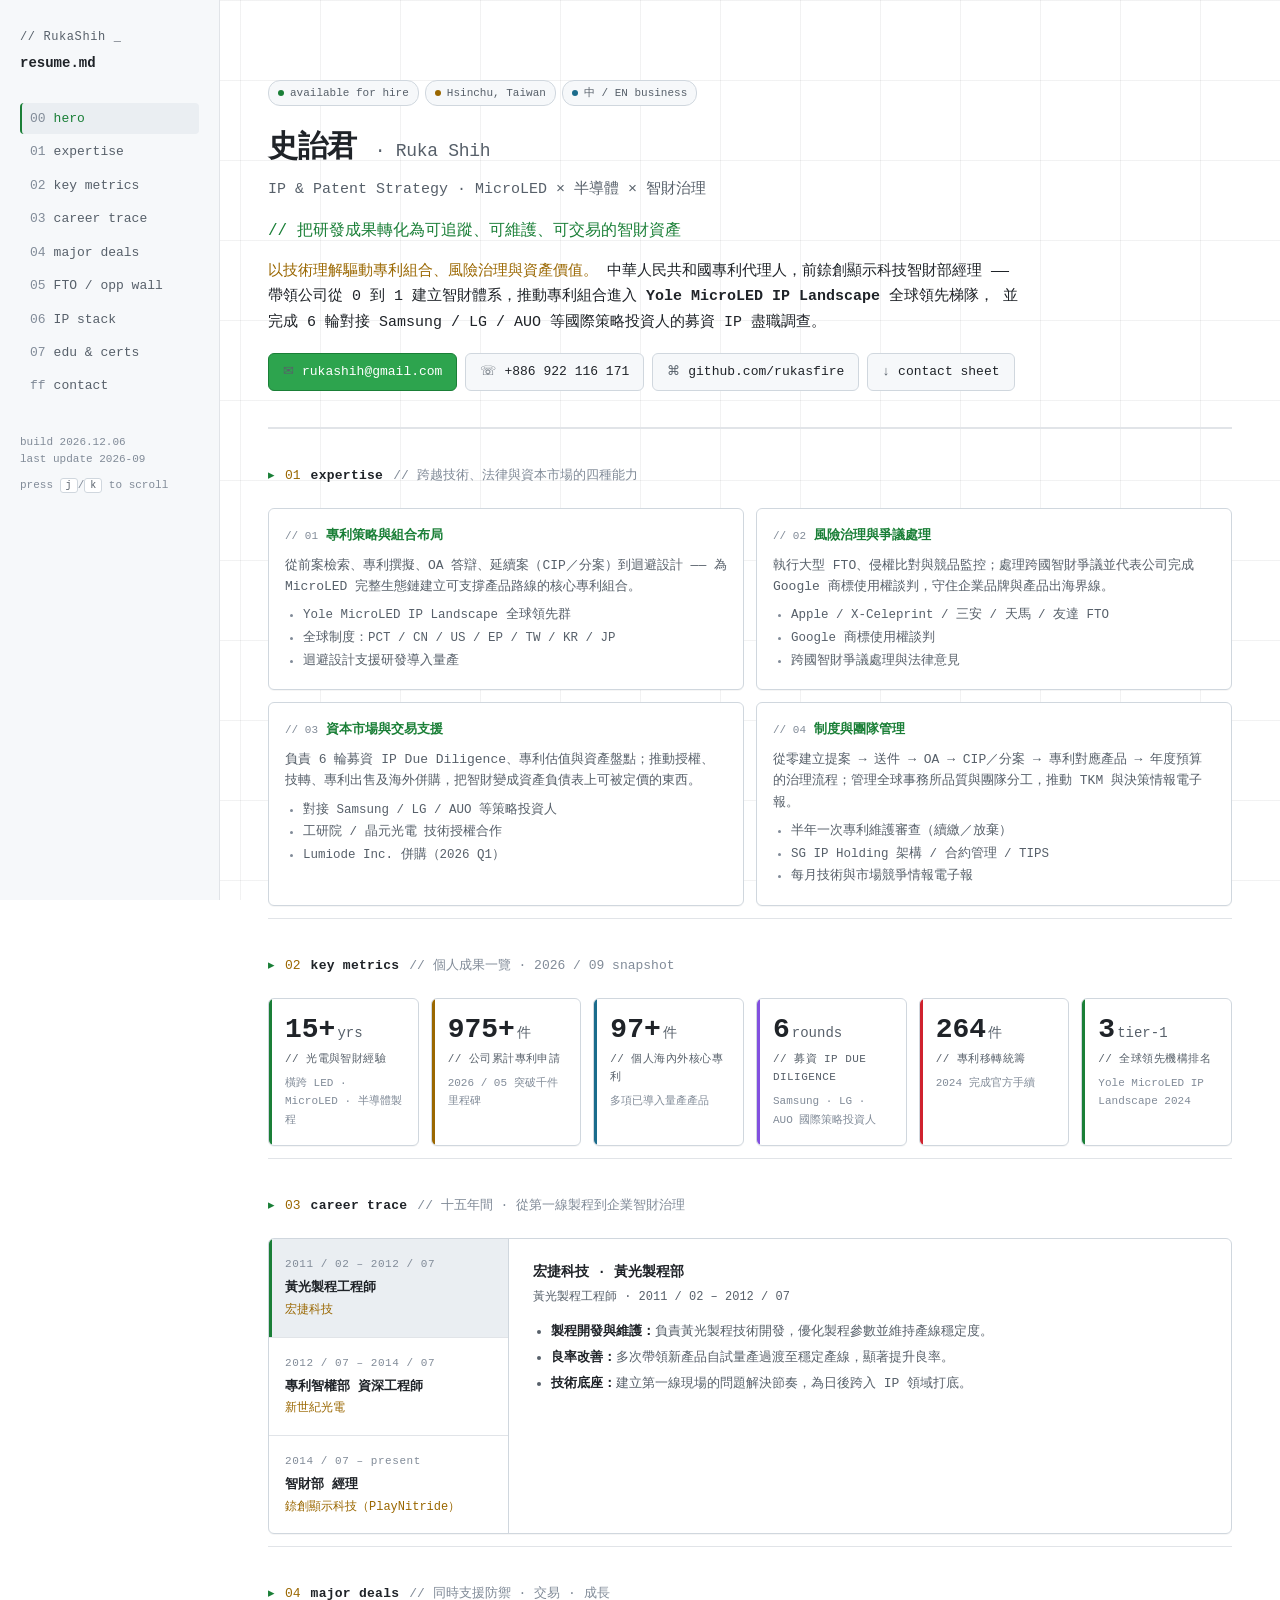
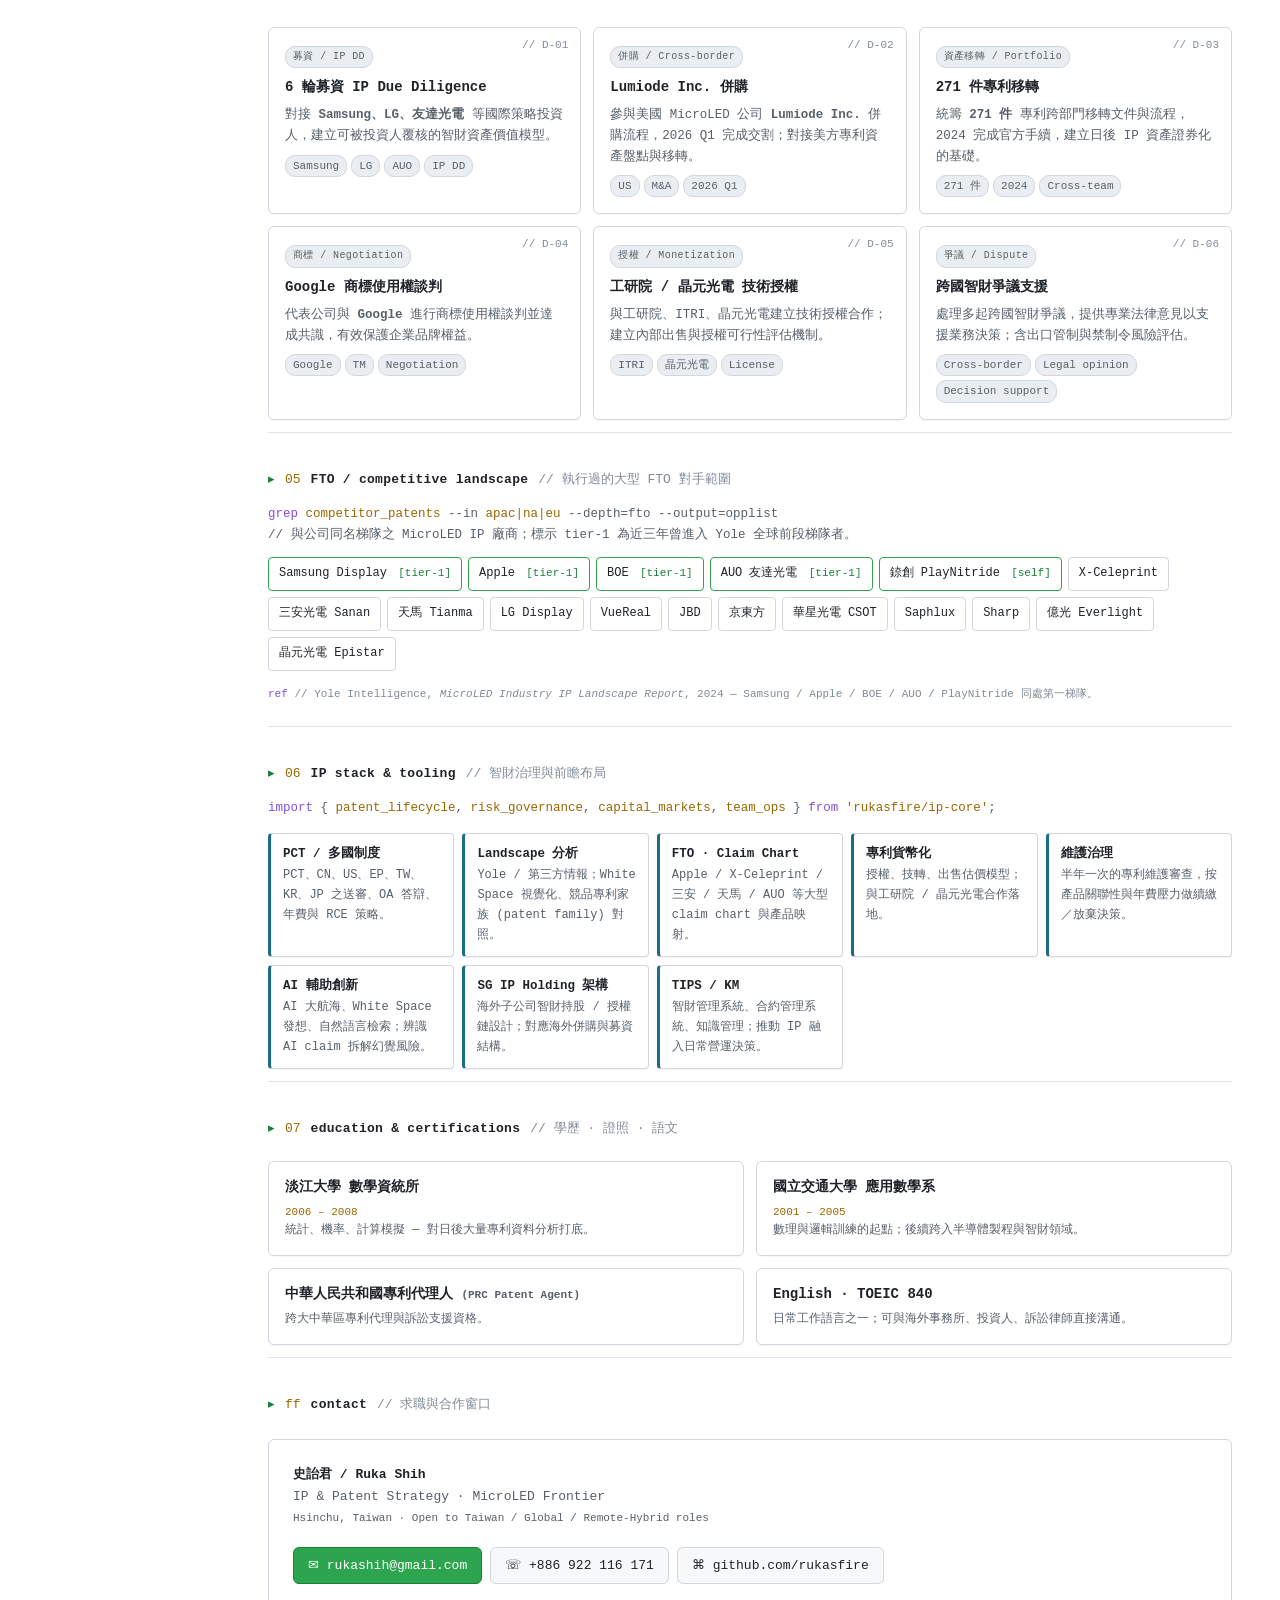
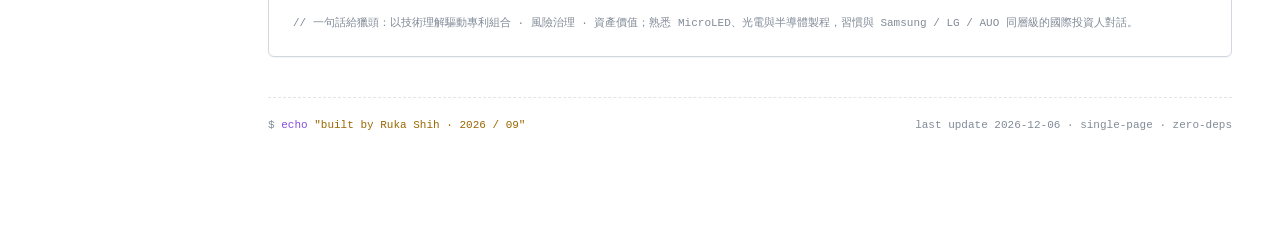
==== index.html @ f9e3da2f "feat: add index.html" ====
<!doctype html>
<html lang="zh-Hant">
<head>
<meta charset="utf-8" />
<meta name="viewport" content="width=device-width, initial-scale=1" />
<title>Ruka Shih — IP & Patent Strategy @ MicroLED Frontier</title>
<meta name="description" content="史詒君 Ruka Shih — 中華人民共和國專利代理人 · 錼創顯示科技智財部經理 · MicroLED × 半導體 × 智財治理。以技術理解驅動專利組合、風險治理與資產價值。" />
<meta name="theme-color" content="#ffffff" />
<style>
  /* ============================================================
     Ruka Shih — Personal Resume / Portfolio
     Theme: light (GitHub dimmed palette), mono-first, code-comment inspired
     ============================================================ */

  :root {
    /* GitHub light / dimmed 配色 — 保持等寬字與終端機質感 */
    --bg-0:        #f6f8fa;
    --bg-1:        #ffffff;
    --bg-2:        #f6f8fa;
    --bg-3:        #eaeef2;
    --bg-4:        #d8dee4;
    --border:      #d0d7de;
    --border-soft: #e1e4e8;
    --text:        #1f2328;
    --text-dim:    #57606a;
    --text-faint:  #818b98;
    --accent:      #1a7f37;   /* gh green */
    --accent-dim:  #2da44e;
    --amber:       #9a6700;
    --cyan:        #1b6c8c;
    --pink:        #cf222e;
    --violet:      #8250df;
    --grid:        rgba(27,31,36,0.06);
    --shadow:      0 1px 0 rgba(27,31,36,0.04);
  }

  *, *::before, *::after { box-sizing: border-box; }

  html, body {
    margin: 0;
    padding: 0;
    background: var(--bg-1);
    color: var(--text);
    font-family: "JetBrains Mono", "SF Mono", ui-monospace, Menlo, Consolas, monospace;
    font-size: 14px;
    line-height: 1.65;
    -webkit-font-smoothing: antialiased;
    text-rendering: optimizeLegibility;
  }

  /* scrollbar in dark theme */
  ::selection { background: rgba(26,127,55,0.18); color: var(--text); }
  ::-webkit-scrollbar { width: 10px; height: 10px; }
  ::-webkit-scrollbar-track { background: var(--bg-2); }
  ::-webkit-scrollbar-thumb { background: #c8cdd3; border-radius: 4px; }
  ::-webkit-scrollbar-thumb:hover { background: #aab1b8; }

  a { color: var(--accent); text-decoration: none; border-bottom: 1px dashed transparent; }
  a:hover { color: #116329; border-bottom-color: #116329; }

  /* page grid */
  .page {
    display: grid;
    grid-template-columns: 220px 1fr;
    min-height: 100vh;
    max-width: 1280px;
    margin: 0 auto;
  }
  @media (max-width: 860px) {
    .page { grid-template-columns: 1fr; }
  }

  /* ---------- sidebar nav ---------- */
  nav.sidebar {
    position: sticky;
    top: 0;
    height: 100vh;
    padding: 28px 20px;
    border-right: 1px solid var(--border-soft);
    background: var(--bg-0);
    overflow-y: auto;
  }
  @media (max-width: 860px) {
    nav.sidebar { position: static; height: auto; border-right: none; border-bottom: 1px solid var(--border-soft); }
  }
  .nav-brand {
    font-size: 12px;
    color: var(--text-dim);
    letter-spacing: 0.05em;
    margin-bottom: 4px;
  }
  .nav-title {
    font-size: 14px;
    color: var(--text);
    font-weight: 600;
    margin-bottom: 28px;
  }
  .nav-title .blink { color: var(--accent); animation: blink 1.1s steps(2) infinite; }
  @keyframes blink { 50% { opacity: 0; } }

  .nav-list { list-style: none; padding: 0; margin: 0; }
  .nav-list li { margin: 2px 0; }
  .nav-list a {
    display: block;
    padding: 5px 10px;
    color: var(--text-dim);
    font-size: 13px;
    border-radius: 4px;
    border: none;
  }
  .nav-list a:hover { background: var(--bg-2); color: var(--text); }
  .nav-list a.active { background: var(--bg-3); color: var(--accent); border-left: 2px solid var(--accent); padding-left: 8px; }
  .nav-list .idx { color: var(--text-faint); margin-right: 8px; }

  .nav-foot {
    margin-top: 32px;
    font-size: 11px;
    color: var(--text-faint);
    line-height: 1.6;
  }
  .nav-foot kbd {
    background: #ffffff;
    padding: 1px 5px;
    border-radius: 3px;
    border: 1px solid var(--border);
    color: var(--text-dim);
    font-size: 10px;
  }

  /* ---------- main ---------- */
  main {
    padding: 40px 48px 80px;
    max-width: 100%;
  }
  @media (max-width: 860px) { main { padding: 28px 18px 60px; } }

  section.block { padding: 36px 0 12px; border-top: 1px solid var(--border-soft); }
  section.block:first-of-type { border-top: none; padding-top: 0; }

  /* code-comment section header */
  .sec-head {
    display: flex;
    align-items: baseline;
    gap: 10px;
    margin-bottom: 22px;
    font-size: 13px;
    color: var(--text-faint);
  }
  .sec-head .arrow { color: var(--accent); }
  .sec-head .num   { color: var(--amber); }
  .sec-head .name  { color: var(--text); font-weight: 600; letter-spacing: 0.02em; }
  .sec-head .sub   { color: var(--text-faint); }

  /* ---------- HERO ---------- */
  .hero {
    padding: 40px 0 36px;
    border-bottom: 1px solid var(--border-soft);
  }
  .hero .badge-row {
    display: flex; flex-wrap: wrap; gap: 6px;
    margin-bottom: 18px;
  }
  .badge {
    display: inline-flex; align-items: center; gap: 6px;
    padding: 3px 9px;
    background: var(--bg-2);
    border: 1px solid var(--border);
    border-radius: 12px;
    font-size: 11px;
    color: var(--text-dim);
  }
  .badge .dot { width: 6px; height: 6px; border-radius: 50%; background: var(--accent); }
  .badge.amber .dot { background: var(--amber); }
  .badge.cyan  .dot { background: var(--cyan); }
  .badge.pink  .dot { background: var(--pink); }

  .hero h1 {
    font-size: 30px;
    font-weight: 700;
    margin: 0 0 4px;
    letter-spacing: -0.01em;
  }
  .hero .romaji { color: var(--text-dim); font-size: 15px; margin-bottom: 16px; }
  .hero h2 {
    color: var(--accent);
    font-size: 16px;
    font-weight: 500;
    margin: 0 0 14px;
  }
  .hero .hook {
    color: var(--text);
    font-size: 15px;
    line-height: 1.7;
    max-width: 760px;
    margin: 0 0 18px;
  }
  .hero .hook .hl { color: var(--amber); }
  .hero .cta-row { display: flex; flex-wrap: wrap; gap: 8px; margin-top: 8px; }
  .cta {
    display: inline-flex; align-items: center; gap: 8px;
    padding: 7px 14px;
    border-radius: 6px;
    background: var(--bg-2);
    border: 1px solid var(--border);
    color: var(--text);
    font-size: 13px;
    transition: all .15s ease;
  }
  .cta:hover { background: var(--bg-3); border-color: var(--accent-dim); color: var(--accent); }
  .cta.primary { background: var(--accent-dim); border-color: var(--accent); color: #fff; }
  .cta.primary:hover { background: var(--accent); color: #fff; }
  .cta .ic { color: var(--text-dim); }
  .cta:hover .ic { color: var(--accent); }

  /* ---------- METRICS ---------- */
  .metrics {
    display: grid;
    grid-template-columns: repeat(auto-fit, minmax(150px, 1fr));
    gap: 12px;
  }
  .metric {
    padding: 16px;
    background: #ffffff;
    border: 1px solid var(--border);
    border-radius: 6px;
    position: relative;
    overflow: hidden;
    box-shadow: var(--shadow);
  }
  .metric::before {
    content: "";
    position: absolute; left: 0; top: 0; bottom: 0;
    width: 3px;
    background: var(--accent);
  }
  .metric.amber::before { background: var(--amber); }
  .metric.cyan::before  { background: var(--cyan); }
  .metric.pink::before  { background: var(--pink); }
  .metric.violet::before{ background: var(--violet); }
  .metric .v {
    font-size: 28px;
    font-weight: 700;
    color: var(--text);
    line-height: 1.1;
  }
  .metric .v .unit { font-size: 14px; color: var(--text-dim); margin-left: 2px; font-weight: 500; }
  .metric .k {
    font-size: 11px;
    color: var(--text-dim);
    margin-top: 4px;
    letter-spacing: 0.04em;
    text-transform: uppercase;
  }
  .metric .note { font-size: 11px; color: var(--text-faint); margin-top: 6px; }

  /* ---------- SKILLS GRID ---------- */
  .skills-grid {
    display: grid;
    grid-template-columns: repeat(2, 1fr);
    gap: 12px;
  }
  @media (max-width: 720px) { .skills-grid { grid-template-columns: 1fr; } }
  .skill {
    padding: 16px;
    background: #ffffff;
    border: 1px solid var(--border);
    border-radius: 6px;
    box-shadow: var(--shadow);
  }
  .skill .label {
    display: flex; align-items: center; gap: 8px;
    color: var(--accent);
    font-size: 13px;
    font-weight: 600;
    margin-bottom: 8px;
  }
  .skill .label .id { color: var(--text-faint); font-weight: 400; font-size: 11px; }
  .skill p { margin: 0; color: var(--text-dim); font-size: 13px; line-height: 1.65; }
  .skill ul { margin: 8px 0 0; padding-left: 18px; color: var(--text-dim); font-size: 12.5px; }
  .skill ul li { margin: 2px 0; }
  .skill ul li::marker { color: var(--text-faint); }

  /* ---------- TIMELINE ---------- */
  .timeline-shell {
    display: grid;
    grid-template-columns: 240px 1fr;
    gap: 0;
    background: #ffffff;
    border: 1px solid var(--border);
    border-radius: 6px;
    overflow: hidden;
    box-shadow: var(--shadow);
  }
  @media (max-width: 720px) { .timeline-shell { grid-template-columns: 1fr; } }

  .timeline-tabs { border-right: 1px solid var(--border); }
  @media (max-width: 720px) { .timeline-tabs { border-right: none; border-bottom: 1px solid var(--border); } }
  .tl-tab {
    padding: 16px 16px;
    border-bottom: 1px solid var(--border-soft);
    cursor: pointer;
    color: var(--text-dim);
    transition: background .12s;
  }
  .tl-tab:last-child { border-bottom: none; }
  .tl-tab:hover { background: var(--bg-3); color: var(--text); }
  .tl-tab.active { background: var(--bg-3); color: var(--text); box-shadow: inset 3px 0 0 var(--accent); }
  .tl-tab .years { color: var(--text-faint); font-size: 11px; letter-spacing: 0.05em; }
  .tl-tab .role { color: var(--text); font-size: 13px; font-weight: 600; margin: 4px 0 2px; }
  .tl-tab .company { color: var(--amber); font-size: 12px; }

  .timeline-detail {
    padding: 22px 24px;
    font-size: 13px;
  }
  .timeline-detail h4 { margin: 0 0 4px; color: var(--text); font-size: 14px; }
  .timeline-detail .sub-meta { color: var(--text-dim); font-size: 12px; margin-bottom: 14px; }
  .timeline-detail ul { padding-left: 18px; color: var(--text-dim); margin: 8px 0; }
  .timeline-detail ul li { margin: 5px 0; line-height: 1.6; }
  .timeline-detail ul li strong { color: var(--text); font-weight: 600; }

  /* ---------- DEAL CARDS ---------- */
  .deals {
    display: grid;
    grid-template-columns: repeat(auto-fit, minmax(280px, 1fr));
    gap: 12px;
  }
  .deal {
    padding: 16px;
    background: #ffffff;
    border: 1px solid var(--border);
    border-radius: 6px;
    position: relative;
    box-shadow: var(--shadow);
  }
  .deal .id {
    position: absolute; top: 8px; right: 12px;
    color: var(--text-faint);
    font-size: 11px;
  }
  .deal .tag {
    display: inline-block; padding: 2px 7px;
    font-size: 10px;
    background: var(--bg-3);
    border: 1px solid var(--border);
    border-radius: 10px;
    color: var(--text-dim);
    letter-spacing: 0.04em;
    margin-bottom: 8px;
  }
  .deal h5 { margin: 0 0 6px; font-size: 14px; color: var(--text); }
  .deal p  { margin: 4px 0; color: var(--text-dim); font-size: 12.5px; }
  .deal .stack { display: flex; flex-wrap: wrap; gap: 4px; margin-top: 8px; }
  .deal .stack span {
    padding: 1px 7px; font-size: 11px;
    background: var(--bg-3); border-radius: 10px; color: var(--text-dim);
    border: 1px solid var(--border);
  }

  /* ---------- TOOLS / FTO OPP WALL ---------- */
  .opp-wall {
    display: flex; flex-wrap: wrap; gap: 6px;
  }
  .opp {
    padding: 6px 10px;
    background: #ffffff;
    border: 1px solid var(--border);
    border-radius: 4px;
    font-size: 12px;
    color: var(--text);
  }
  .opp .lvl { color: var(--text-faint); font-size: 11px; margin-left: 4px; }
  .opp.tier1 .lvl { color: var(--accent); }
  .opp.tier1 { border-color: var(--accent-dim); }

  .tools-list {
    display: grid; grid-template-columns: repeat(auto-fit, minmax(180px, 1fr));
    gap: 8px;
  }
  .tool {
    padding: 10px 12px;
    background: #ffffff;
    border: 1px solid var(--border);
    border-left: 3px solid var(--cyan);
    border-radius: 4px;
    font-size: 12.5px;
    box-shadow: var(--shadow);
  }
  .tool .name { color: var(--text); font-weight: 600; }
  .tool .desc { color: var(--text-dim); font-size: 12px; margin-top: 2px; }

  /* ---------- EDU / CERTS ---------- */
  .edu-grid {
    display: grid; grid-template-columns: 1fr 1fr; gap: 12px;
  }
  @media (max-width: 720px) { .edu-grid { grid-template-columns: 1fr; } }
  .edu {
    padding: 14px 16px;
    background: #ffffff;
    border: 1px solid var(--border);
    border-radius: 6px;
    box-shadow: var(--shadow);
  }
  .edu h6 { margin: 0 0 4px; color: var(--text); font-size: 14px; }
  .edu .meta { color: var(--text-dim); font-size: 12px; }
  .edu .years { color: var(--amber); font-size: 11px; }

  /* ---------- CONTACT footer ---------- */
  .contact {
    margin-top: 24px;
    padding: 24px;
    background: #ffffff;
    border: 1px solid var(--border);
    border-radius: 6px;
    display: flex; flex-wrap: wrap; gap: 18px;
    align-items: center; justify-content: space-between;
    box-shadow: var(--shadow);
  }
  .contact .who { font-size: 13px; color: var(--text-dim); }
  .contact .who strong { color: var(--text); }
  .contact .ctas { display: flex; flex-wrap: wrap; gap: 8px; }
  .contact .meta-line { color: var(--text-faint); font-size: 11px; margin-top: 12px; }

  /* ---------- signature footer ---------- */
  footer.signoff {
    margin-top: 28px;
    padding: 18px 0;
    border-top: 1px dashed var(--border-soft);
    color: var(--text-faint);
    font-size: 11px;
    display: flex; justify-content: space-between; flex-wrap: wrap; gap: 8px;
  }
  footer.signoff a { color: var(--text-dim); }

  /* tiny utility */
  .mono-comment { color: var(--text-faint); }
  .kw  { color: var(--violet); }
  .str { color: var(--amber); }
  .num { color: var(--cyan); }
  .acc { color: var(--accent); }
  .dim { color: var(--text-dim); }

  /* responsive grid lines */
  body::before {
    content: "";
    position: fixed; inset: 0;
    background-image:
      linear-gradient(var(--grid) 1px, transparent 1px),
      linear-gradient(90deg, var(--grid) 1px, transparent 1px);
    background-size: 80px 80px;
    pointer-events: none;
    z-index: 0;
  }
  .page, nav.sidebar, main { position: relative; z-index: 1; }
</style>
</head>
<body>
<div class="page">

  <!-- ===================== sidebar ===================== -->
  <nav class="sidebar">
    <div class="nav-brand">// RukaShih <span class="blink">_</span></div>
    <div class="nav-title">resume.md</div>
    <ul class="nav-list">
      <li><a href="#hero"        class="active"><span class="idx">00</span>hero</a></li>
      <li><a href="#core-skills"        ><span class="idx">01</span>expertise</a></li>
      <li><a href="#metrics"            ><span class="idx">02</span>key metrics</a></li>
      <li><a href="#career"             ><span class="idx">03</span>career trace</a></li>
      <li><a href="#deals"              ><span class="idx">04</span>major deals</a></li>
      <li><a href="#fto"                ><span class="idx">05</span>FTO / opp wall</a></li>
      <li><a href="#stack"              ><span class="idx">06</span>IP stack</a></li>
      <li><a href="#edu"                ><span class="idx">07</span>edu & certs</a></li>
      <li><a href="#contact"            ><span class="idx">ff</span>contact</a></li>
    </ul>
    <div class="nav-foot">
      <div>build <span id="build-ts">2026.09.06</span></div>
      <div>last update 2026-09</div>
      <div style="margin-top:8px;">press <kbd>j</kbd>/<kbd>k</kbd> to scroll</div>
    </div>
  </nav>

  <!-- ===================== main ===================== -->
  <main>

    <!-- =============== 00 HERO =============== -->
    <section class="hero" id="hero">
      <div class="badge-row">
        <span class="badge"><span class="dot"></span>available for hire</span>
        <span class="badge amber"><span class="dot"></span>Hsinchu, Taiwan</span>
        <span class="badge cyan"><span class="dot"></span>中 / EN business</span>
      </div>
      <h1>史詒君 <span style="color:var(--text-dim); font-weight:400; font-size:18px;">·  Ruka Shih</span></h1>
      <div class="romaji">IP &amp; Patent Strategy  ·  MicroLED × 半導體 × 智財治理</div>
      <h2>// 把研發成果轉化為可追蹤、可維護、可交易的智財資產</h2>
      <p class="hook">
        <span class="hl">以技術理解驅動專利組合、風險治理與資產價值。</span>
        中華人民共和國專利代理人，前錼創顯示科技智財部經理 ——
        帶領公司從 0 到 1 建立智財體系，推動專利組合進入 <strong>Yole MicroLED IP Landscape</strong> 全球領先梯隊，
        並完成 6 輪對接 Samsung / LG / AUO 等國際策略投資人的募資 IP 盡職調查。
      </p>
      <div class="cta-row">
        <a class="cta primary" href="mailto:rukashih@gmail.com"><span class="ic">✉</span>rukashih@gmail.com</a>
        <a class="cta" href="tel:+886922116171"><span class="ic">☏</span>+886 922 116 171</a>
        <a class="cta" href="https://github.com/rukasfire" target="_blank" rel="noopener"><span class="ic">⌘</span>github.com/rukasfire</a>
        <a class="cta" href="#contact"><span class="ic">↓</span>contact sheet</a>
      </div>
    </section>

    <!-- =============== 01 EXPERTISE =============== -->
    <section class="block" id="core-skills">
      <div class="sec-head">
        <span class="arrow">▸</span><span class="num">01</span>
        <span class="name">expertise</span>
        <span class="sub">// 跨越技術、法律與資本市場的四種能力</span>
      </div>
      <div class="skills-grid">

        <div class="skill">
          <div class="label"><span class="id">// 01</span>專利策略與組合布局</div>
          <p>從前案檢索、專利撰擬、OA 答辯、延續案（CIP／分案）到迴避設計 —— 為 MicroLED 完整生態鏈建立可支撐產品路線的核心專利組合。</p>
          <ul>
            <li>Yole MicroLED IP Landscape 全球領先群</li>
            <li>全球制度：PCT / CN / US / EP / TW / KR / JP</li>
            <li>迴避設計支援研發導入量產</li>
          </ul>
        </div>

        <div class="skill">
          <div class="label"><span class="id">// 02</span>風險治理與爭議處理</div>
          <p>執行大型 FTO、侵權比對與競品監控；處理跨國智財爭議並代表公司完成 Google 商標使用權談判，守住企業品牌與產品出海界線。</p>
          <ul>
            <li>Apple / X-Celeprint / 三安 / 天馬 / 友達 FTO</li>
            <li>Google 商標使用權談判</li>
            <li>跨國智財爭議處理與法律意見</li>
          </ul>
        </div>

        <div class="skill">
          <div class="label"><span class="id">// 03</span>資本市場與交易支援</div>
          <p>負責 6 輪募資 IP Due Diligence、專利估值與資產盤點；推動授權、技轉、專利出售及海外併購，把智財變成資產負債表上可被定價的東西。</p>
          <ul>
            <li>對接 Samsung / LG / AUO 等策略投資人</li>
            <li>工研院 / 晶元光電 技術授權合作</li>
            <li>Lumiode Inc. 併購（2026 Q1）</li>
          </ul>
        </div>

        <div class="skill">
          <div class="label"><span class="id">// 04</span>制度與團隊管理</div>
          <p>從零建立提案 → 送件 → OA → CIP／分案 → 專利對應產品 → 年度預算的治理流程；管理全球事務所品質與團隊分工，推動 TKM 與決策情報電子報。</p>
          <ul>
            <li>半年一次專利維護審查（續繳／放棄）</li>
            <li>SG IP Holding 架構 / 合約管理 / TIPS</li>
            <li>每月技術與市場競爭情報電子報</li>
          </ul>
        </div>

      </div>
    </section>

    <!-- =============== 02 METRICS =============== -->
    <section class="block" id="metrics">
      <div class="sec-head">
        <span class="arrow">▸</span><span class="num">02</span>
        <span class="name">key metrics</span>
        <span class="sub">// 個人成果一覽 · 2026 / 09 snapshot</span>
      </div>
      <div class="metrics">
        <div class="metric">
          <div class="v" data-count="15" data-suffix="+" data-decimals="0">0<span class="unit">yrs</span></div>
          <div class="k">// 光電與智財經驗</div>
          <div class="note">橫跨 LED · MicroLED · 半導體製程</div>
        </div>
        <div class="metric amber">
          <div class="v" data-count="1000" data-suffix="+" data-decimals="0" data-sep=",">0<span class="unit">件</span></div>
          <div class="k">// 公司累計專利申請</div>
          <div class="note">2026 / 05 突破千件里程碑</div>
        </div>
        <div class="metric cyan">
          <div class="v" data-count="100" data-suffix="+" data-decimals="0">0<span class="unit">件</span></div>
          <div class="k">// 個人海內外核心專利</div>
          <div class="note">多項已導入量產產品</div>
        </div>
        <div class="metric violet">
          <div class="v" data-count="6" data-suffix="" data-decimals="0">0<span class="unit">rounds</span></div>
          <div class="k">// 募資 IP Due Diligence</div>
          <div class="note">Samsung · LG · AUO 國際策略投資人</div>
        </div>
        <div class="metric pink">
          <div class="v" data-count="271" data-suffix="" data-decimals="0" data-sep=",">0<span class="unit">件</span></div>
          <div class="k">// 專利移轉統籌</div>
          <div class="note">2024 完成官方手續</div>
        </div>
        <div class="metric">
          <div class="v" data-count="3" data-suffix="" data-decimals="0">0<span class="unit">tier-1</span></div>
          <div class="k">// 全球領先機構排名</div>
          <div class="note">Yole MicroLED IP Landscape 2024</div>
        </div>
      </div>
    </section>

    <!-- =============== 03 CAREER TIMELINE =============== -->
    <section class="block" id="career">
      <div class="sec-head">
        <span class="arrow">▸</span><span class="num">03</span>
        <span class="name">career trace</span>
        <span class="sub">// 十五年間 · 從第一線製程到企業智財治理</span>
      </div>

      <div class="timeline-shell" id="timeline">
        <div class="timeline-tabs">
          <div class="tl-tab active" data-tab="0">
            <div class="years">2011 / 02 – 2012 / 07</div>
            <div class="role">黃光製程工程師</div>
            <div class="company">宏捷科技</div>
          </div>
          <div class="tl-tab" data-tab="1">
            <div class="years">2012 / 07 – 2014 / 07</div>
            <div class="role">專利智權部 資深工程師</div>
            <div class="company">新世紀光電</div>
          </div>
          <div class="tl-tab" data-tab="2">
            <div class="years">2014 / 07 – present</div>
            <div class="role">智財部 經理</div>
            <div class="company">錼創顯示科技（PlayNitride）</div>
          </div>
        </div>

        <div class="timeline-detail">
          <div class="tl-panel" data-panel="0">
            <h4>宏捷科技 · 黃光製程部</h4>
            <div class="sub-meta">黃光製程工程師  ·  2011 / 02 – 2012 / 07</div>
            <ul>
              <li><strong>製程開發與維護：</strong>負責黃光製程技術開發，優化製程參數並維持產線穩定度。</li>
              <li><strong>良率改善：</strong>多次帶領新產品自試量產過渡至穩定產線，顯著提升良率。</li>
              <li><strong>技術底座：</strong>建立第一線現場的問題解決節奏，為日後跨入 IP 領域打底。</li>
            </ul>
          </div>

          <div class="tl-panel" data-panel="1" hidden>
            <h4>新世紀光電 · 專利智權部</h4>
            <div class="sub-meta">資深工程師  ·  2012 / 07 – 2014 / 07</div>
            <ul>
              <li><strong>LED 專利全生命週期：</strong>前案檢索、國內外撰擬布局、OA 答辯、維護與年費管理。</li>
              <li><strong>競品監控：</strong>監控 Sharp、億光等國際客戶之專利動態，支援技術部門迴避設計。</li>
              <li><strong>跨部門溝通：</strong>協助對外釋疑，累積「把技術語言翻成權利語言」的能力。</li>
            </ul>
          </div>

          <div class="tl-panel" data-panel="2" hidden>
            <h4>錼創顯示科技（PlayNitride, 6854.TWO） · 智財部</h4>
            <div class="sub-meta">資深工程師 → 經理  ·  2014 / 07 – present</div>
            <ul>
              <li><strong>從 0 到 1 建立智財體系：</strong>提案 → 送件 → OA → CIP／分案 → 對應產品 → 年度預算；公司專利申請連續多年於 Yole《MicroLED Industry IP Landscape Report》位列全球廠商領先群。</li>
              <li><strong>核心專利組合：</strong>在職期間申請逾 100 件海內外核心專利，多項已導入量產；連續兩年獲評公司「優秀員工」。</li>
              <li><strong>資本市場支援：</strong>完成 6 輪募資 IP DD，對接 Samsung、LG、友達光電等國際策略投資人；統籌 271 件專利移轉（2024 完成）；參與 Lumiode Inc. 併購（2026 Q1）。</li>
              <li><strong>爭議處理：</strong>代表公司與 Google 進行商標使用權談判，達成共識；處理跨國智財爭議並提供法律意見。</li>
              <li><strong>貨幣化：</strong>與工研院、晶元光電推動技術授權與合作，建立出售與授權評估機制。</li>
              <li><strong>治理演化：</strong>2025+ 推進 SG IP Holding 架構、AI 輔助創新（White Space / NLP 檢索）、合約管理系統與 TIPS。</li>
            </ul>
          </div>
        </div>
      </div>
    </section>

    <!-- =============== 04 DEALS =============== -->
    <section class="block" id="deals">
      <div class="sec-head">
        <span class="arrow">▸</span><span class="num">04</span>
        <span class="name">major deals</span>
        <span class="sub">// 同時支援防禦 · 交易 · 成長</span>
      </div>
      <div class="deals">

        <div class="deal">
          <div class="id">// D-01</div>
          <span class="tag">募資 / IP DD</span>
          <h5>6 輪募資 IP Due Diligence</h5>
          <p>對接 <strong>Samsung、LG、友達光電</strong> 等國際策略投資人，建立可被投資人覆核的智財資產價值模型。</p>
          <div class="stack">
            <span>Samsung</span><span>LG</span><span>AUO</span><span>IP DD</span>
          </div>
        </div>

        <div class="deal">
          <div class="id">// D-02</div>
          <span class="tag">併購 / Cross-border</span>
          <h5>Lumiode Inc. 併購</h5>
          <p>參與美國 MicroLED 公司 <strong>Lumiode Inc.</strong> 併購流程，2026 Q1 完成交割；對接美方專利資產盤點與移轉。</p>
          <div class="stack">
            <span>US</span><span>M&amp;A</span><span>2026 Q1</span>
          </div>
        </div>

        <div class="deal">
          <div class="id">// D-03</div>
          <span class="tag">資產移轉 / Portfolio</span>
          <h5>271 件專利移轉</h5>
          <p>統籌 <strong>271 件</strong> 專利跨部門移轉文件與流程，2024 完成官方手續，建立日後 IP 資產證券化的基礎。</p>
          <div class="stack">
            <span>271 件</span><span>2024</span><span>Cross-team</span>
          </div>
        </div>

        <div class="deal">
          <div class="id">// D-04</div>
          <span class="tag">商標 / Negotiation</span>
          <h5>Google 商標使用權談判</h5>
          <p>代表公司與 <strong>Google</strong> 進行商標使用權談判並達成共識，有效保護企業品牌權益。</p>
          <div class="stack">
            <span>Google</span><span>TM</span><span>Negotiation</span>
          </div>
        </div>

        <div class="deal">
          <div class="id">// D-05</div>
          <span class="tag">授權 / Monetization</span>
          <h5>工研院 / 晶元光電 技術授權</h5>
          <p>與工研院、ITRI、晶元光電建立技術授權合作；建立內部出售與授權可行性評估機制。</p>
          <div class="stack">
            <span>ITRI</span><span>晶元光電</span><span>License</span>
          </div>
        </div>

        <div class="deal">
          <div class="id">// D-06</div>
          <span class="tag">爭議 / Dispute</span>
          <h5>跨國智財爭議支援</h5>
          <p>處理多起跨國智財爭議，提供專業法律意見以支援業務決策；含出口管制與禁制令風險評估。</p>
          <div class="stack">
            <span>Cross-border</span><span>Legal opinion</span><span>Decision support</span>
          </div>
        </div>

      </div>
    </section>

    <!-- =============== 05 FTO / OPP WALL =============== -->
    <section class="block" id="fto">
      <div class="sec-head">
        <span class="arrow">▸</span><span class="num">05</span>
        <span class="name">FTO / competitive landscape</span>
        <span class="sub">// 執行過的大型 FTO 對手範圍</span>
      </div>
      <p class="dim" style="font-size:12.5px; margin-top:-8px; margin-bottom:12px;">
        <span class="kw">grep</span> <span class="str">competitor_patents</span> --in <span class="str">apac|na|eu</span> --depth=fto --output=opplist<br/>
        <span class="dim">// 與公司同名梯隊之 MicroLED IP 廠商；標示 tier-1 為近三年曾進入 Yole 全球前段梯隊者。</span>
      </p>
      <div class="opp-wall">
        <span class="opp tier1">Samsung Display <span class="lvl">[tier-1]</span></span>
        <span class="opp tier1">Apple <span class="lvl">[tier-1]</span></span>
        <span class="opp tier1">BOE <span class="lvl">[tier-1]</span></span>
        <span class="opp tier1">AUO 友達光電 <span class="lvl">[tier-1]</span></span>
        <span class="opp tier1">錼創 PlayNitride <span class="lvl">[self]</span></span>
        <span class="opp">X-Celeprint</span>
        <span class="opp">三安光電 Sanan</span>
        <span class="opp">天馬 Tianma</span>
        <span class="opp">LG Display</span>
        <span class="opp">VueReal</span>
        <span class="opp">JBD</span>
        <span class="opp">京東方</span>
        <span class="opp">華星光電 CSOT</span>
        <span class="opp">Saphlux</span>
        <span class="opp">Sharp</span>
        <span class="opp">億光 Everlight</span>
        <span class="opp">晶元光電 Epistar</span>
      </div>
      <p class="dim" style="font-size:11px; margin-top:14px; color:var(--text-faint);">
        <span class="kw">ref</span> // Yole Intelligence, <em>MicroLED Industry IP Landscape Report</em>, 2024 — Samsung / Apple / BOE / AUO / PlayNitride 同處第一梯隊。
      </p>
    </section>

    <!-- =============== 06 IP STACK =============== -->
    <section class="block" id="stack">
      <div class="sec-head">
        <span class="arrow">▸</span><span class="num">06</span>
        <span class="name">IP stack &amp; tooling</span>
        <span class="sub">// 智財治理與前瞻布局</span>
      </div>

      <p class="dim" style="font-size:12.5px; margin-top:-8px; margin-bottom:14px;">
        <span class="kw">import</span> { <span class="str">patent_lifecycle</span>, <span class="str">risk_governance</span>, <span class="str">capital_markets</span>, <span class="str">team_ops</span> } <span class="kw">from</span> <span class="str">'rukasfire/ip-core'</span>;
      </p>

      <div class="tools-list">
        <div class="tool">
          <div class="name">PCT / 多國制度</div>
          <div class="desc">PCT、CN、US、EP、TW、KR、JP 之送審、OA 答辯、年費與 RCE 策略。</div>
        </div>
        <div class="tool">
          <div class="name">Landscape 分析</div>
          <div class="desc">Yole / 第三方情報；White Space 視覺化、競品專利家族 (patent family) 對照。</div>
        </div>
        <div class="tool">
          <div class="name">FTO · Claim Chart</div>
          <div class="desc">Apple / X-Celeprint / 三安 / 天馬 / AUO 等大型 claim chart 與產品映射。</div>
        </div>
        <div class="tool">
          <div class="name">專利貨幣化</div>
          <div class="desc">授權、技轉、出售估價模型；與工研院 / 晶元光電合作落地。</div>
        </div>
        <div class="tool">
          <div class="name">維護治理</div>
          <div class="desc">半年一次的專利維護審查，按產品關聯性與年費壓力做續繳／放棄決策。</div>
        </div>
        <div class="tool">
          <div class="name">AI 輔助創新</div>
          <div class="desc">AI 大航海、White Space 發想、自然語言檢索；辨識 AI claim 拆解幻覺風險。</div>
        </div>
        <div class="tool">
          <div class="name">SG IP Holding 架構</div>
          <div class="desc">海外子公司智財持股 / 授權鏈設計；對應海外併購與募資結構。</div>
        </div>
        <div class="tool">
          <div class="name">TIPS / KM</div>
          <div class="desc">智財管理系統、合約管理系統、知識管理；推動 IP 融入日常營運決策。</div>
        </div>
      </div>
    </section>

    <!-- =============== 07 EDU & CERTS =============== -->
    <section class="block" id="edu">
      <div class="sec-head">
        <span class="arrow">▸</span><span class="num">07</span>
        <span class="name">education &amp; certifications</span>
        <span class="sub">// 學歷 · 證照 · 語文</span>
      </div>
      <div class="edu-grid">

        <div class="edu">
          <h6>淡江大學 數學資統所</h6>
          <div class="years">2006 – 2008</div>
          <div class="meta">統計、機率、計算模擬 — 對日後大量專利資料分析打底。</div>
        </div>
        <div class="edu">
          <h6>國立交通大學 應用數學系</h6>
          <div class="years">2001 – 2005</div>
          <div class="meta">數理與邏輯訓練的起點；後續跨入半導體製程與智財領域。</div>
        </div>

        <div class="edu">
          <h6>中華人民共和國專利代理人 <span class="dim" style="font-size:11px;">(PRC Patent Agent)</span></h6>
          <div class="meta">跨大中華區專利代理與訴訟支援資格。</div>
        </div>
        <div class="edu">
          <h6>English · TOEIC 840</h6>
          <div class="meta">日常工作語言之一；可與海外事務所、投資人、訴訟律師直接溝通。</div>
        </div>

      </div>
    </section>

    <!-- =============== FF CONTACT =============== -->
    <section class="block" id="contact">
      <div class="sec-head">
        <span class="arrow">▸</span><span class="num">ff</span>
        <span class="name">contact</span>
        <span class="sub">// 求職與合作窗口</span>
      </div>
      <div class="contact">
        <div class="who">
          <strong>史詒君 / Ruka Shih</strong><br/>
          <span class="dim">IP &amp; Patent Strategy  ·  MicroLED Frontier</span><br/>
          <span class="dim" style="font-size:11px;">Hsinchu, Taiwan  ·  Open to Taiwan / Global / Remote-Hybrid roles</span>
        </div>
        <div class="ctas">
          <a class="cta primary" href="mailto:rukashih@gmail.com">✉  rukashih@gmail.com</a>
          <a class="cta" href="tel:+886922116171">☏  +886 922 116 171</a>
          <a class="cta" href="https://github.com/rukasfire" target="_blank" rel="noopener">⌘  github.com/rukasfire</a>
        </div>
        <div class="meta-line" style="width:100%;">
          // 一句話給獵頭：以技術理解驅動專利組合 · 風險治理 · 資產價值；熟悉 MicroLED、光電與半導體製程，習慣與 Samsung / LG / AUO 同層級的國際投資人對話。
        </div>
      </div>
    </section>

    <footer class="signoff">
      <div>$ <span class="kw">echo</span> <span class="str">"built by Ruka Shih · 2026 / 09"</span></div>
      <div>last update <span id="last-update">2026-09-06</span>  ·  single-page · zero-deps</div>
    </footer>

  </main>
</div>

<script>
  /* ---------- active nav highlight on scroll ---------- */
  const links = document.querySelectorAll('nav.sidebar a[href^="#"]');
  const targets = [...links].map(a => document.querySelector(a.getAttribute('href')));
  const setActive = () => {
    const y = window.scrollY + 120;
    let active = 0;
    targets.forEach((t, i) => { if (t && t.offsetTop <= y) active = i; });
    links.forEach((l, i) => l.classList.toggle('active', i === active));
  };
  window.addEventListener('scroll', setActive, { passive: true });
  setActive();

  /* ---------- keyboard scroll ---------- */
  let lock = false;
  document.addEventListener('keydown', e => {
    if (e.target.matches('input, textarea')) return;
    if (e.key === 'j' || e.key === 'ArrowDown') { window.scrollBy({ top: 240, behavior: 'smooth' }); lock = true; }
    if (e.key === 'k' || e.key === 'ArrowUp')   { window.scrollBy({ top:-240, behavior: 'smooth' }); lock = true; }
    setTimeout(() => lock = false, 200);
  });

  /* ---------- timeline tabs ---------- */
  const tabs  = document.querySelectorAll('.tl-tab');
  const panels = document.querySelectorAll('.tl-panel');
  tabs.forEach(tab => tab.addEventListener('click', () => {
    tabs.forEach(t => t.classList.remove('active'));
    panels.forEach(p => p.hidden = true);
    tab.classList.add('active');
    const idx = tab.dataset.tab;
    document.querySelector(`.tl-panel[data-panel="${idx}"]`).hidden = false;
  }));

  /* ---------- count-up metrics ---------- */
  const fmt = (n, opts) => {
    const { sep='', decimals=0 } = opts;
    const fixed = n.toFixed(decimals);
    if (!sep) return fixed;
    const [int, dec] = fixed.split('.');
    const intSep = int.replace(/\B(?=(\d{3})+(?!\d))/g, sep);
    return dec ? `${intSep}.${dec}` : intSep;
  };
  const animate = (el) => {
    const target = parseFloat(el.dataset.count);
    const suffix = el.dataset.suffix || '';
    const decimals = parseInt(el.dataset.decimals || '0', 10);
    const sep = el.dataset.sep || '';
    const unitHTML = el.querySelector('.unit')?.outerHTML || '';
    const dur = 1400;
    const start = performance.now();
    const tick = (now) => {
      const t = Math.min(1, (now - start) / dur);
      const ease = 1 - Math.pow(1 - t, 3); /* easeOutCubic */
      const v = target * ease;
      el.innerHTML = fmt(v, { sep, decimals }) + suffix + unitHTML;
      if (t < 1) requestAnimationFrame(tick);
    };
    requestAnimationFrame(tick);
  };
  const counters = document.querySelectorAll('.metric .v');
  const io = new IntersectionObserver((entries) => {
    entries.forEach(en => {
      if (en.isIntersecting) {
        animate(en.target);
        io.unobserve(en.target);
      }
    });
  }, { threshold: 0.4 });
  counters.forEach(c => io.observe(c));

  /* ---------- tag build timestamp ---------- */
  document.getElementById('build-ts').textContent = new Date().toISOString().slice(0,10).replace(/-/g,'.');
  document.getElementById('last-update').textContent = new Date().toISOString().slice(0,10);
</script>

</body>
</html>
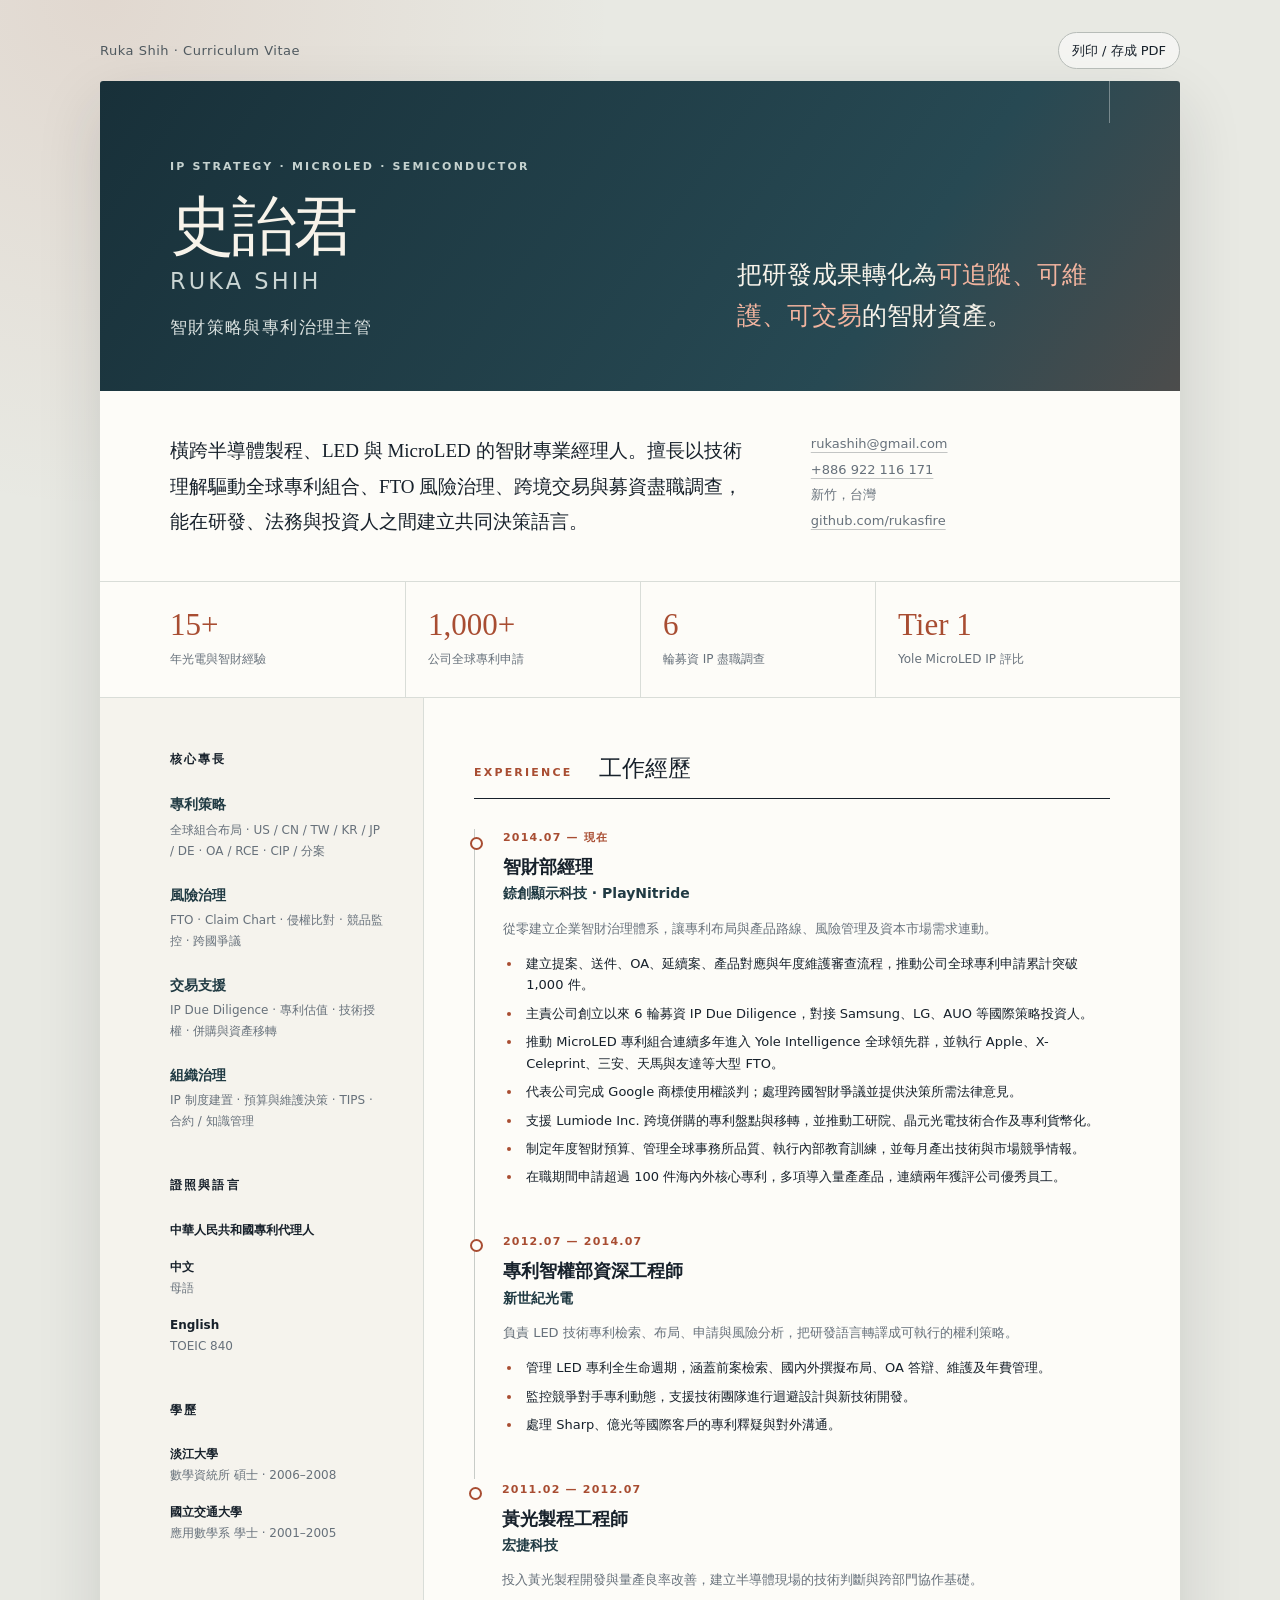
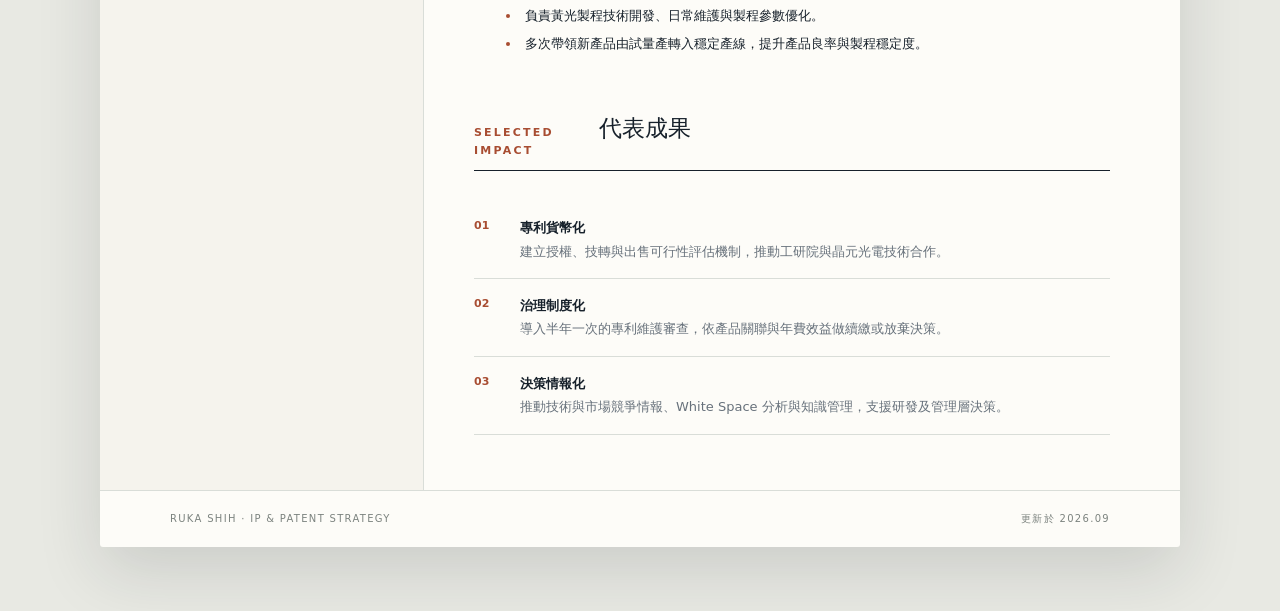
==== commit 252bb52f: "feat: publish redesigned CV at /CV" ====
--- a/index.html
+++ b/index.html
@@ -1,961 +1,14 @@
 <!doctype html>
 <html lang="zh-Hant">
 <head>
-<meta charset="utf-8" />
-<meta name="viewport" content="width=device-width, initial-scale=1" />
-<title>Ruka Shih — IP & Patent Strategy @ MicroLED Frontier</title>
-<meta name="description" content="史詒君 Ruka Shih — 中華人民共和國專利代理人 · 錼創顯示科技智財部經理 · MicroLED × 半導體 × 智財治理。以技術理解驅動專利組合、風險治理與資產價值。" />
-<meta name="theme-color" content="#ffffff" />
-<style>
-  /* ============================================================
-     Ruka Shih — Personal Resume / Portfolio
-     Theme: light (GitHub dimmed palette), mono-first, code-comment inspired
-     ============================================================ */
-
-  :root {
-    /* GitHub light / dimmed 配色 — 保持等寬字與終端機質感 */
-    --bg-0:        #f6f8fa;
-    --bg-1:        #ffffff;
-    --bg-2:        #f6f8fa;
-    --bg-3:        #eaeef2;
-    --bg-4:        #d8dee4;
-    --border:      #d0d7de;
-    --border-soft: #e1e4e8;
-    --text:        #1f2328;
-    --text-dim:    #57606a;
-    --text-faint:  #818b98;
-    --accent:      #1a7f37;   /* gh green */
-    --accent-dim:  #2da44e;
-    --amber:       #9a6700;
-    --cyan:        #1b6c8c;
-    --pink:        #cf222e;
-    --violet:      #8250df;
-    --grid:        rgba(27,31,36,0.06);
-    --shadow:      0 1px 0 rgba(27,31,36,0.04);
-  }
-
-  *, *::before, *::after { box-sizing: border-box; }
-
-  html, body {
-    margin: 0;
-    padding: 0;
-    background: var(--bg-1);
-    color: var(--text);
-    font-family: "JetBrains Mono", "SF Mono", ui-monospace, Menlo, Consolas, monospace;
-    font-size: 14px;
-    line-height: 1.65;
-    -webkit-font-smoothing: antialiased;
-    text-rendering: optimizeLegibility;
-  }
-
-  /* scrollbar in dark theme */
-  ::selection { background: rgba(26,127,55,0.18); color: var(--text); }
-  ::-webkit-scrollbar { width: 10px; height: 10px; }
-  ::-webkit-scrollbar-track { background: var(--bg-2); }
-  ::-webkit-scrollbar-thumb { background: #c8cdd3; border-radius: 4px; }
-  ::-webkit-scrollbar-thumb:hover { background: #aab1b8; }
-
-  a { color: var(--accent); text-decoration: none; border-bottom: 1px dashed transparent; }
-  a:hover { color: #116329; border-bottom-color: #116329; }
-
-  /* page grid */
-  .page {
-    display: grid;
-    grid-template-columns: 220px 1fr;
-    min-height: 100vh;
-    max-width: 1280px;
-    margin: 0 auto;
-  }
-  @media (max-width: 860px) {
-    .page { grid-template-columns: 1fr; }
-  }
-
-  /* ---------- sidebar nav ---------- */
-  nav.sidebar {
-    position: sticky;
-    top: 0;
-    height: 100vh;
-    padding: 28px 20px;
-    border-right: 1px solid var(--border-soft);
-    background: var(--bg-0);
-    overflow-y: auto;
-  }
-  @media (max-width: 860px) {
-    nav.sidebar { position: static; height: auto; border-right: none; border-bottom: 1px solid var(--border-soft); }
-  }
-  .nav-brand {
-    font-size: 12px;
-    color: var(--text-dim);
-    letter-spacing: 0.05em;
-    margin-bottom: 4px;
-  }
-  .nav-title {
-    font-size: 14px;
-    color: var(--text);
-    font-weight: 600;
-    margin-bottom: 28px;
-  }
-  .nav-title .blink { color: var(--accent); animation: blink 1.1s steps(2) infinite; }
-  @keyframes blink { 50% { opacity: 0; } }
-
-  .nav-list { list-style: none; padding: 0; margin: 0; }
-  .nav-list li { margin: 2px 0; }
-  .nav-list a {
-    display: block;
-    padding: 5px 10px;
-    color: var(--text-dim);
-    font-size: 13px;
-    border-radius: 4px;
-    border: none;
-  }
-  .nav-list a:hover { background: var(--bg-2); color: var(--text); }
-  .nav-list a.active { background: var(--bg-3); color: var(--accent); border-left: 2px solid var(--accent); padding-left: 8px; }
-  .nav-list .idx { color: var(--text-faint); margin-right: 8px; }
-
-  .nav-foot {
-    margin-top: 32px;
-    font-size: 11px;
-    color: var(--text-faint);
-    line-height: 1.6;
-  }
-  .nav-foot kbd {
-    background: #ffffff;
-    padding: 1px 5px;
-    border-radius: 3px;
-    border: 1px solid var(--border);
-    color: var(--text-dim);
-    font-size: 10px;
-  }
-
-  /* ---------- main ---------- */
-  main {
-    padding: 40px 48px 80px;
-    max-width: 100%;
-  }
-  @media (max-width: 860px) { main { padding: 28px 18px 60px; } }
-
-  section.block { padding: 36px 0 12px; border-top: 1px solid var(--border-soft); }
-  section.block:first-of-type { border-top: none; padding-top: 0; }
-
-  /* code-comment section header */
-  .sec-head {
-    display: flex;
-    align-items: baseline;
-    gap: 10px;
-    margin-bottom: 22px;
-    font-size: 13px;
-    color: var(--text-faint);
-  }
-  .sec-head .arrow { color: var(--accent); }
-  .sec-head .num   { color: var(--amber); }
-  .sec-head .name  { color: var(--text); font-weight: 600; letter-spacing: 0.02em; }
-  .sec-head .sub   { color: var(--text-faint); }
-
-  /* ---------- HERO ---------- */
-  .hero {
-    padding: 40px 0 36px;
-    border-bottom: 1px solid var(--border-soft);
-  }
-  .hero .badge-row {
-    display: flex; flex-wrap: wrap; gap: 6px;
-    margin-bottom: 18px;
-  }
-  .badge {
-    display: inline-flex; align-items: center; gap: 6px;
-    padding: 3px 9px;
-    background: var(--bg-2);
-    border: 1px solid var(--border);
-    border-radius: 12px;
-    font-size: 11px;
-    color: var(--text-dim);
-  }
-  .badge .dot { width: 6px; height: 6px; border-radius: 50%; background: var(--accent); }
-  .badge.amber .dot { background: var(--amber); }
-  .badge.cyan  .dot { background: var(--cyan); }
-  .badge.pink  .dot { background: var(--pink); }
-
-  .hero h1 {
-    font-size: 30px;
-    font-weight: 700;
-    margin: 0 0 4px;
-    letter-spacing: -0.01em;
-  }
-  .hero .romaji { color: var(--text-dim); font-size: 15px; margin-bottom: 16px; }
-  .hero h2 {
-    color: var(--accent);
-    font-size: 16px;
-    font-weight: 500;
-    margin: 0 0 14px;
-  }
-  .hero .hook {
-    color: var(--text);
-    font-size: 15px;
-    line-height: 1.7;
-    max-width: 760px;
-    margin: 0 0 18px;
-  }
-  .hero .hook .hl { color: var(--amber); }
-  .hero .cta-row { display: flex; flex-wrap: wrap; gap: 8px; margin-top: 8px; }
-  .cta {
-    display: inline-flex; align-items: center; gap: 8px;
-    padding: 7px 14px;
-    border-radius: 6px;
-    background: var(--bg-2);
-    border: 1px solid var(--border);
-    color: var(--text);
-    font-size: 13px;
-    transition: all .15s ease;
-  }
-  .cta:hover { background: var(--bg-3); border-color: var(--accent-dim); color: var(--accent); }
-  .cta.primary { background: var(--accent-dim); border-color: var(--accent); color: #fff; }
-  .cta.primary:hover { background: var(--accent); color: #fff; }
-  .cta .ic { color: var(--text-dim); }
-  .cta:hover .ic { color: var(--accent); }
-
-  /* ---------- METRICS ---------- */
-  .metrics {
-    display: grid;
-    grid-template-columns: repeat(auto-fit, minmax(150px, 1fr));
-    gap: 12px;
-  }
-  .metric {
-    padding: 16px;
-    background: #ffffff;
-    border: 1px solid var(--border);
-    border-radius: 6px;
-    position: relative;
-    overflow: hidden;
-    box-shadow: var(--shadow);
-  }
-  .metric::before {
-    content: "";
-    position: absolute; left: 0; top: 0; bottom: 0;
-    width: 3px;
-    background: var(--accent);
-  }
-  .metric.amber::before { background: var(--amber); }
-  .metric.cyan::before  { background: var(--cyan); }
-  .metric.pink::before  { background: var(--pink); }
-  .metric.violet::before{ background: var(--violet); }
-  .metric .v {
-    font-size: 28px;
-    font-weight: 700;
-    color: var(--text);
-    line-height: 1.1;
-  }
-  .metric .v .unit { font-size: 14px; color: var(--text-dim); margin-left: 2px; font-weight: 500; }
-  .metric .k {
-    font-size: 11px;
-    color: var(--text-dim);
-    margin-top: 4px;
-    letter-spacing: 0.04em;
-    text-transform: uppercase;
-  }
-  .metric .note { font-size: 11px; color: var(--text-faint); margin-top: 6px; }
-
-  /* ---------- SKILLS GRID ---------- */
-  .skills-grid {
-    display: grid;
-    grid-template-columns: repeat(2, 1fr);
-    gap: 12px;
-  }
-  @media (max-width: 720px) { .skills-grid { grid-template-columns: 1fr; } }
-  .skill {
-    padding: 16px;
-    background: #ffffff;
-    border: 1px solid var(--border);
-    border-radius: 6px;
-    box-shadow: var(--shadow);
-  }
-  .skill .label {
-    display: flex; align-items: center; gap: 8px;
-    color: var(--accent);
-    font-size: 13px;
-    font-weight: 600;
-    margin-bottom: 8px;
-  }
-  .skill .label .id { color: var(--text-faint); font-weight: 400; font-size: 11px; }
-  .skill p { margin: 0; color: var(--text-dim); font-size: 13px; line-height: 1.65; }
-  .skill ul { margin: 8px 0 0; padding-left: 18px; color: var(--text-dim); font-size: 12.5px; }
-  .skill ul li { margin: 2px 0; }
-  .skill ul li::marker { color: var(--text-faint); }
-
-  /* ---------- TIMELINE ---------- */
-  .timeline-shell {
-    display: grid;
-    grid-template-columns: 240px 1fr;
-    gap: 0;
-    background: #ffffff;
-    border: 1px solid var(--border);
-    border-radius: 6px;
-    overflow: hidden;
-    box-shadow: var(--shadow);
-  }
-  @media (max-width: 720px) { .timeline-shell { grid-template-columns: 1fr; } }
-
-  .timeline-tabs { border-right: 1px solid var(--border); }
-  @media (max-width: 720px) { .timeline-tabs { border-right: none; border-bottom: 1px solid var(--border); } }
-  .tl-tab {
-    padding: 16px 16px;
-    border-bottom: 1px solid var(--border-soft);
-    cursor: pointer;
-    color: var(--text-dim);
-    transition: background .12s;
-  }
-  .tl-tab:last-child { border-bottom: none; }
-  .tl-tab:hover { background: var(--bg-3); color: var(--text); }
-  .tl-tab.active { background: var(--bg-3); color: var(--text); box-shadow: inset 3px 0 0 var(--accent); }
-  .tl-tab .years { color: var(--text-faint); font-size: 11px; letter-spacing: 0.05em; }
-  .tl-tab .role { color: var(--text); font-size: 13px; font-weight: 600; margin: 4px 0 2px; }
-  .tl-tab .company { color: var(--amber); font-size: 12px; }
-
-  .timeline-detail {
-    padding: 22px 24px;
-    font-size: 13px;
-  }
-  .timeline-detail h4 { margin: 0 0 4px; color: var(--text); font-size: 14px; }
-  .timeline-detail .sub-meta { color: var(--text-dim); font-size: 12px; margin-bottom: 14px; }
-  .timeline-detail ul { padding-left: 18px; color: var(--text-dim); margin: 8px 0; }
-  .timeline-detail ul li { margin: 5px 0; line-height: 1.6; }
-  .timeline-detail ul li strong { color: var(--text); font-weight: 600; }
-
-  /* ---------- DEAL CARDS ---------- */
-  .deals {
-    display: grid;
-    grid-template-columns: repeat(auto-fit, minmax(280px, 1fr));
-    gap: 12px;
-  }
-  .deal {
-    padding: 16px;
-    background: #ffffff;
-    border: 1px solid var(--border);
-    border-radius: 6px;
-    position: relative;
-    box-shadow: var(--shadow);
-  }
-  .deal .id {
-    position: absolute; top: 8px; right: 12px;
-    color: var(--text-faint);
-    font-size: 11px;
-  }
-  .deal .tag {
-    display: inline-block; padding: 2px 7px;
-    font-size: 10px;
-    background: var(--bg-3);
-    border: 1px solid var(--border);
-    border-radius: 10px;
-    color: var(--text-dim);
-    letter-spacing: 0.04em;
-    margin-bottom: 8px;
-  }
-  .deal h5 { margin: 0 0 6px; font-size: 14px; color: var(--text); }
-  .deal p  { margin: 4px 0; color: var(--text-dim); font-size: 12.5px; }
-  .deal .stack { display: flex; flex-wrap: wrap; gap: 4px; margin-top: 8px; }
-  .deal .stack span {
-    padding: 1px 7px; font-size: 11px;
-    background: var(--bg-3); border-radius: 10px; color: var(--text-dim);
-    border: 1px solid var(--border);
-  }
-
-  /* ---------- TOOLS / FTO OPP WALL ---------- */
-  .opp-wall {
-    display: flex; flex-wrap: wrap; gap: 6px;
-  }
-  .opp {
-    padding: 6px 10px;
-    background: #ffffff;
-    border: 1px solid var(--border);
-    border-radius: 4px;
-    font-size: 12px;
-    color: var(--text);
-  }
-  .opp .lvl { color: var(--text-faint); font-size: 11px; margin-left: 4px; }
-  .opp.tier1 .lvl { color: var(--accent); }
-  .opp.tier1 { border-color: var(--accent-dim); }
-
-  .tools-list {
-    display: grid; grid-template-columns: repeat(auto-fit, minmax(180px, 1fr));
-    gap: 8px;
-  }
-  .tool {
-    padding: 10px 12px;
-    background: #ffffff;
-    border: 1px solid var(--border);
-    border-left: 3px solid var(--cyan);
-    border-radius: 4px;
-    font-size: 12.5px;
-    box-shadow: var(--shadow);
-  }
-  .tool .name { color: var(--text); font-weight: 600; }
-  .tool .desc { color: var(--text-dim); font-size: 12px; margin-top: 2px; }
-
-  /* ---------- EDU / CERTS ---------- */
-  .edu-grid {
-    display: grid; grid-template-columns: 1fr 1fr; gap: 12px;
-  }
-  @media (max-width: 720px) { .edu-grid { grid-template-columns: 1fr; } }
-  .edu {
-    padding: 14px 16px;
-    background: #ffffff;
-    border: 1px solid var(--border);
-    border-radius: 6px;
-    box-shadow: var(--shadow);
-  }
-  .edu h6 { margin: 0 0 4px; color: var(--text); font-size: 14px; }
-  .edu .meta { color: var(--text-dim); font-size: 12px; }
-  .edu .years { color: var(--amber); font-size: 11px; }
-
-  /* ---------- CONTACT footer ---------- */
-  .contact {
-    margin-top: 24px;
-    padding: 24px;
-    background: #ffffff;
-    border: 1px solid var(--border);
-    border-radius: 6px;
-    display: flex; flex-wrap: wrap; gap: 18px;
-    align-items: center; justify-content: space-between;
-    box-shadow: var(--shadow);
-  }
-  .contact .who { font-size: 13px; color: var(--text-dim); }
-  .contact .who strong { color: var(--text); }
-  .contact .ctas { display: flex; flex-wrap: wrap; gap: 8px; }
-  .contact .meta-line { color: var(--text-faint); font-size: 11px; margin-top: 12px; }
-
-  /* ---------- signature footer ---------- */
-  footer.signoff {
-    margin-top: 28px;
-    padding: 18px 0;
-    border-top: 1px dashed var(--border-soft);
-    color: var(--text-faint);
-    font-size: 11px;
-    display: flex; justify-content: space-between; flex-wrap: wrap; gap: 8px;
-  }
-  footer.signoff a { color: var(--text-dim); }
-
-  /* tiny utility */
-  .mono-comment { color: var(--text-faint); }
-  .kw  { color: var(--violet); }
-  .str { color: var(--amber); }
-  .num { color: var(--cyan); }
-  .acc { color: var(--accent); }
-  .dim { color: var(--text-dim); }
-
-  /* responsive grid lines */
-  body::before {
-    content: "";
-    position: fixed; inset: 0;
-    background-image:
-      linear-gradient(var(--grid) 1px, transparent 1px),
-      linear-gradient(90deg, var(--grid) 1px, transparent 1px);
-    background-size: 80px 80px;
-    pointer-events: none;
-    z-index: 0;
-  }
-  .page, nav.sidebar, main { position: relative; z-index: 1; }
-</style>
+  <meta charset="utf-8">
+  <meta name="viewport" content="width=device-width, initial-scale=1">
+  <title>Ruka Shih</title>
+  <meta name="robots" content="noindex, follow">
+  <meta http-equiv="refresh" content="0; url=/CV/">
+  <link rel="canonical" href="https://rukasfire.github.io/CV/">
 </head>
 <body>
-<div class="page">
-
-  <!-- ===================== sidebar ===================== -->
-  <nav class="sidebar">
-    <div class="nav-brand">// RukaShih <span class="blink">_</span></div>
-    <div class="nav-title">resume.md</div>
-    <ul class="nav-list">
-      <li><a href="#hero"        class="active"><span class="idx">00</span>hero</a></li>
-      <li><a href="#core-skills"        ><span class="idx">01</span>expertise</a></li>
-      <li><a href="#metrics"            ><span class="idx">02</span>key metrics</a></li>
-      <li><a href="#career"             ><span class="idx">03</span>career trace</a></li>
-      <li><a href="#deals"              ><span class="idx">04</span>major deals</a></li>
-      <li><a href="#fto"                ><span class="idx">05</span>FTO / opp wall</a></li>
-      <li><a href="#stack"              ><span class="idx">06</span>IP stack</a></li>
-      <li><a href="#edu"                ><span class="idx">07</span>edu & certs</a></li>
-      <li><a href="#contact"            ><span class="idx">ff</span>contact</a></li>
-    </ul>
-    <div class="nav-foot">
-      <div>build <span id="build-ts">2026.09.06</span></div>
-      <div>last update 2026-09</div>
-      <div style="margin-top:8px;">press <kbd>j</kbd>/<kbd>k</kbd> to scroll</div>
-    </div>
-  </nav>
-
-  <!-- ===================== main ===================== -->
-  <main>
-
-    <!-- =============== 00 HERO =============== -->
-    <section class="hero" id="hero">
-      <div class="badge-row">
-        <span class="badge"><span class="dot"></span>available for hire</span>
-        <span class="badge amber"><span class="dot"></span>Hsinchu, Taiwan</span>
-        <span class="badge cyan"><span class="dot"></span>中 / EN business</span>
-      </div>
-      <h1>史詒君 <span style="color:var(--text-dim); font-weight:400; font-size:18px;">·  Ruka Shih</span></h1>
-      <div class="romaji">IP &amp; Patent Strategy  ·  MicroLED × 半導體 × 智財治理</div>
-      <h2>// 把研發成果轉化為可追蹤、可維護、可交易的智財資產</h2>
-      <p class="hook">
-        <span class="hl">以技術理解驅動專利組合、風險治理與資產價值。</span>
-        中華人民共和國專利代理人，前錼創顯示科技智財部經理 ——
-        帶領公司從 0 到 1 建立智財體系，推動專利組合進入 <strong>Yole MicroLED IP Landscape</strong> 全球領先梯隊，
-        並完成 6 輪對接 Samsung / LG / AUO 等國際策略投資人的募資 IP 盡職調查。
-      </p>
-      <div class="cta-row">
-        <a class="cta primary" href="mailto:rukashih@gmail.com"><span class="ic">✉</span>rukashih@gmail.com</a>
-        <a class="cta" href="tel:+886922116171"><span class="ic">☏</span>+886 922 116 171</a>
-        <a class="cta" href="https://github.com/rukasfire" target="_blank" rel="noopener"><span class="ic">⌘</span>github.com/rukasfire</a>
-        <a class="cta" href="#contact"><span class="ic">↓</span>contact sheet</a>
-      </div>
-    </section>
-
-    <!-- =============== 01 EXPERTISE =============== -->
-    <section class="block" id="core-skills">
-      <div class="sec-head">
-        <span class="arrow">▸</span><span class="num">01</span>
-        <span class="name">expertise</span>
-        <span class="sub">// 跨越技術、法律與資本市場的四種能力</span>
-      </div>
-      <div class="skills-grid">
-
-        <div class="skill">
-          <div class="label"><span class="id">// 01</span>專利策略與組合布局</div>
-          <p>從前案檢索、專利撰擬、OA 答辯、延續案（CIP／分案）到迴避設計 —— 為 MicroLED 完整生態鏈建立可支撐產品路線的核心專利組合。</p>
-          <ul>
-            <li>Yole MicroLED IP Landscape 全球領先群</li>
-            <li>全球制度：PCT / CN / US / EP / TW / KR / JP</li>
-            <li>迴避設計支援研發導入量產</li>
-          </ul>
-        </div>
-
-        <div class="skill">
-          <div class="label"><span class="id">// 02</span>風險治理與爭議處理</div>
-          <p>執行大型 FTO、侵權比對與競品監控；處理跨國智財爭議並代表公司完成 Google 商標使用權談判，守住企業品牌與產品出海界線。</p>
-          <ul>
-            <li>Apple / X-Celeprint / 三安 / 天馬 / 友達 FTO</li>
-            <li>Google 商標使用權談判</li>
-            <li>跨國智財爭議處理與法律意見</li>
-          </ul>
-        </div>
-
-        <div class="skill">
-          <div class="label"><span class="id">// 03</span>資本市場與交易支援</div>
-          <p>負責 6 輪募資 IP Due Diligence、專利估值與資產盤點；推動授權、技轉、專利出售及海外併購，把智財變成資產負債表上可被定價的東西。</p>
-          <ul>
-            <li>對接 Samsung / LG / AUO 等策略投資人</li>
-            <li>工研院 / 晶元光電 技術授權合作</li>
-            <li>Lumiode Inc. 併購（2026 Q1）</li>
-          </ul>
-        </div>
-
-        <div class="skill">
-          <div class="label"><span class="id">// 04</span>制度與團隊管理</div>
-          <p>從零建立提案 → 送件 → OA → CIP／分案 → 專利對應產品 → 年度預算的治理流程；管理全球事務所品質與團隊分工，推動 TKM 與決策情報電子報。</p>
-          <ul>
-            <li>半年一次專利維護審查（續繳／放棄）</li>
-            <li>SG IP Holding 架構 / 合約管理 / TIPS</li>
-            <li>每月技術與市場競爭情報電子報</li>
-          </ul>
-        </div>
-
-      </div>
-    </section>
-
-    <!-- =============== 02 METRICS =============== -->
-    <section class="block" id="metrics">
-      <div class="sec-head">
-        <span class="arrow">▸</span><span class="num">02</span>
-        <span class="name">key metrics</span>
-        <span class="sub">// 個人成果一覽 · 2026 / 09 snapshot</span>
-      </div>
-      <div class="metrics">
-        <div class="metric">
-          <div class="v" data-count="15" data-suffix="+" data-decimals="0">0<span class="unit">yrs</span></div>
-          <div class="k">// 光電與智財經驗</div>
-          <div class="note">橫跨 LED · MicroLED · 半導體製程</div>
-        </div>
-        <div class="metric amber">
-          <div class="v" data-count="1000" data-suffix="+" data-decimals="0" data-sep=",">0<span class="unit">件</span></div>
-          <div class="k">// 公司累計專利申請</div>
-          <div class="note">2026 / 05 突破千件里程碑</div>
-        </div>
-        <div class="metric cyan">
-          <div class="v" data-count="100" data-suffix="+" data-decimals="0">0<span class="unit">件</span></div>
-          <div class="k">// 個人海內外核心專利</div>
-          <div class="note">多項已導入量產產品</div>
-        </div>
-        <div class="metric violet">
-          <div class="v" data-count="6" data-suffix="" data-decimals="0">0<span class="unit">rounds</span></div>
-          <div class="k">// 募資 IP Due Diligence</div>
-          <div class="note">Samsung · LG · AUO 國際策略投資人</div>
-        </div>
-        <div class="metric pink">
-          <div class="v" data-count="271" data-suffix="" data-decimals="0" data-sep=",">0<span class="unit">件</span></div>
-          <div class="k">// 專利移轉統籌</div>
-          <div class="note">2024 完成官方手續</div>
-        </div>
-        <div class="metric">
-          <div class="v" data-count="3" data-suffix="" data-decimals="0">0<span class="unit">tier-1</span></div>
-          <div class="k">// 全球領先機構排名</div>
-          <div class="note">Yole MicroLED IP Landscape 2024</div>
-        </div>
-      </div>
-    </section>
-
-    <!-- =============== 03 CAREER TIMELINE =============== -->
-    <section class="block" id="career">
-      <div class="sec-head">
-        <span class="arrow">▸</span><span class="num">03</span>
-        <span class="name">career trace</span>
-        <span class="sub">// 十五年間 · 從第一線製程到企業智財治理</span>
-      </div>
-
-      <div class="timeline-shell" id="timeline">
-        <div class="timeline-tabs">
-          <div class="tl-tab active" data-tab="0">
-            <div class="years">2011 / 02 – 2012 / 07</div>
-            <div class="role">黃光製程工程師</div>
-            <div class="company">宏捷科技</div>
-          </div>
-          <div class="tl-tab" data-tab="1">
-            <div class="years">2012 / 07 – 2014 / 07</div>
-            <div class="role">專利智權部 資深工程師</div>
-            <div class="company">新世紀光電</div>
-          </div>
-          <div class="tl-tab" data-tab="2">
-            <div class="years">2014 / 07 – present</div>
-            <div class="role">智財部 經理</div>
-            <div class="company">錼創顯示科技（PlayNitride）</div>
-          </div>
-        </div>
-
-        <div class="timeline-detail">
-          <div class="tl-panel" data-panel="0">
-            <h4>宏捷科技 · 黃光製程部</h4>
-            <div class="sub-meta">黃光製程工程師  ·  2011 / 02 – 2012 / 07</div>
-            <ul>
-              <li><strong>製程開發與維護：</strong>負責黃光製程技術開發，優化製程參數並維持產線穩定度。</li>
-              <li><strong>良率改善：</strong>多次帶領新產品自試量產過渡至穩定產線，顯著提升良率。</li>
-              <li><strong>技術底座：</strong>建立第一線現場的問題解決節奏，為日後跨入 IP 領域打底。</li>
-            </ul>
-          </div>
-
-          <div class="tl-panel" data-panel="1" hidden>
-            <h4>新世紀光電 · 專利智權部</h4>
-            <div class="sub-meta">資深工程師  ·  2012 / 07 – 2014 / 07</div>
-            <ul>
-              <li><strong>LED 專利全生命週期：</strong>前案檢索、國內外撰擬布局、OA 答辯、維護與年費管理。</li>
-              <li><strong>競品監控：</strong>監控 Sharp、億光等國際客戶之專利動態，支援技術部門迴避設計。</li>
-              <li><strong>跨部門溝通：</strong>協助對外釋疑，累積「把技術語言翻成權利語言」的能力。</li>
-            </ul>
-          </div>
-
-          <div class="tl-panel" data-panel="2" hidden>
-            <h4>錼創顯示科技（PlayNitride, 6854.TWO） · 智財部</h4>
-            <div class="sub-meta">資深工程師 → 經理  ·  2014 / 07 – present</div>
-            <ul>
-              <li><strong>從 0 到 1 建立智財體系：</strong>提案 → 送件 → OA → CIP／分案 → 對應產品 → 年度預算；公司專利申請連續多年於 Yole《MicroLED Industry IP Landscape Report》位列全球廠商領先群。</li>
-              <li><strong>核心專利組合：</strong>在職期間申請逾 100 件海內外核心專利，多項已導入量產；連續兩年獲評公司「優秀員工」。</li>
-              <li><strong>資本市場支援：</strong>完成 6 輪募資 IP DD，對接 Samsung、LG、友達光電等國際策略投資人；統籌 271 件專利移轉（2024 完成）；參與 Lumiode Inc. 併購（2026 Q1）。</li>
-              <li><strong>爭議處理：</strong>代表公司與 Google 進行商標使用權談判，達成共識；處理跨國智財爭議並提供法律意見。</li>
-              <li><strong>貨幣化：</strong>與工研院、晶元光電推動技術授權與合作，建立出售與授權評估機制。</li>
-              <li><strong>治理演化：</strong>2025+ 推進 SG IP Holding 架構、AI 輔助創新（White Space / NLP 檢索）、合約管理系統與 TIPS。</li>
-            </ul>
-          </div>
-        </div>
-      </div>
-    </section>
-
-    <!-- =============== 04 DEALS =============== -->
-    <section class="block" id="deals">
-      <div class="sec-head">
-        <span class="arrow">▸</span><span class="num">04</span>
-        <span class="name">major deals</span>
-        <span class="sub">// 同時支援防禦 · 交易 · 成長</span>
-      </div>
-      <div class="deals">
-
-        <div class="deal">
-          <div class="id">// D-01</div>
-          <span class="tag">募資 / IP DD</span>
-          <h5>6 輪募資 IP Due Diligence</h5>
-          <p>對接 <strong>Samsung、LG、友達光電</strong> 等國際策略投資人，建立可被投資人覆核的智財資產價值模型。</p>
-          <div class="stack">
-            <span>Samsung</span><span>LG</span><span>AUO</span><span>IP DD</span>
-          </div>
-        </div>
-
-        <div class="deal">
-          <div class="id">// D-02</div>
-          <span class="tag">併購 / Cross-border</span>
-          <h5>Lumiode Inc. 併購</h5>
-          <p>參與美國 MicroLED 公司 <strong>Lumiode Inc.</strong> 併購流程，2026 Q1 完成交割；對接美方專利資產盤點與移轉。</p>
-          <div class="stack">
-            <span>US</span><span>M&amp;A</span><span>2026 Q1</span>
-          </div>
-        </div>
-
-        <div class="deal">
-          <div class="id">// D-03</div>
-          <span class="tag">資產移轉 / Portfolio</span>
-          <h5>271 件專利移轉</h5>
-          <p>統籌 <strong>271 件</strong> 專利跨部門移轉文件與流程，2024 完成官方手續，建立日後 IP 資產證券化的基礎。</p>
-          <div class="stack">
-            <span>271 件</span><span>2024</span><span>Cross-team</span>
-          </div>
-        </div>
-
-        <div class="deal">
-          <div class="id">// D-04</div>
-          <span class="tag">商標 / Negotiation</span>
-          <h5>Google 商標使用權談判</h5>
-          <p>代表公司與 <strong>Google</strong> 進行商標使用權談判並達成共識，有效保護企業品牌權益。</p>
-          <div class="stack">
-            <span>Google</span><span>TM</span><span>Negotiation</span>
-          </div>
-        </div>
-
-        <div class="deal">
-          <div class="id">// D-05</div>
-          <span class="tag">授權 / Monetization</span>
-          <h5>工研院 / 晶元光電 技術授權</h5>
-          <p>與工研院、ITRI、晶元光電建立技術授權合作；建立內部出售與授權可行性評估機制。</p>
-          <div class="stack">
-            <span>ITRI</span><span>晶元光電</span><span>License</span>
-          </div>
-        </div>
-
-        <div class="deal">
-          <div class="id">// D-06</div>
-          <span class="tag">爭議 / Dispute</span>
-          <h5>跨國智財爭議支援</h5>
-          <p>處理多起跨國智財爭議，提供專業法律意見以支援業務決策；含出口管制與禁制令風險評估。</p>
-          <div class="stack">
-            <span>Cross-border</span><span>Legal opinion</span><span>Decision support</span>
-          </div>
-        </div>
-
-      </div>
-    </section>
-
-    <!-- =============== 05 FTO / OPP WALL =============== -->
-    <section class="block" id="fto">
-      <div class="sec-head">
-        <span class="arrow">▸</span><span class="num">05</span>
-        <span class="name">FTO / competitive landscape</span>
-        <span class="sub">// 執行過的大型 FTO 對手範圍</span>
-      </div>
-      <p class="dim" style="font-size:12.5px; margin-top:-8px; margin-bottom:12px;">
-        <span class="kw">grep</span> <span class="str">competitor_patents</span> --in <span class="str">apac|na|eu</span> --depth=fto --output=opplist<br/>
-        <span class="dim">// 與公司同名梯隊之 MicroLED IP 廠商；標示 tier-1 為近三年曾進入 Yole 全球前段梯隊者。</span>
-      </p>
-      <div class="opp-wall">
-        <span class="opp tier1">Samsung Display <span class="lvl">[tier-1]</span></span>
-        <span class="opp tier1">Apple <span class="lvl">[tier-1]</span></span>
-        <span class="opp tier1">BOE <span class="lvl">[tier-1]</span></span>
-        <span class="opp tier1">AUO 友達光電 <span class="lvl">[tier-1]</span></span>
-        <span class="opp tier1">錼創 PlayNitride <span class="lvl">[self]</span></span>
-        <span class="opp">X-Celeprint</span>
-        <span class="opp">三安光電 Sanan</span>
-        <span class="opp">天馬 Tianma</span>
-        <span class="opp">LG Display</span>
-        <span class="opp">VueReal</span>
-        <span class="opp">JBD</span>
-        <span class="opp">京東方</span>
-        <span class="opp">華星光電 CSOT</span>
-        <span class="opp">Saphlux</span>
-        <span class="opp">Sharp</span>
-        <span class="opp">億光 Everlight</span>
-        <span class="opp">晶元光電 Epistar</span>
-      </div>
-      <p class="dim" style="font-size:11px; margin-top:14px; color:var(--text-faint);">
-        <span class="kw">ref</span> // Yole Intelligence, <em>MicroLED Industry IP Landscape Report</em>, 2024 — Samsung / Apple / BOE / AUO / PlayNitride 同處第一梯隊。
-      </p>
-    </section>
-
-    <!-- =============== 06 IP STACK =============== -->
-    <section class="block" id="stack">
-      <div class="sec-head">
-        <span class="arrow">▸</span><span class="num">06</span>
-        <span class="name">IP stack &amp; tooling</span>
-        <span class="sub">// 智財治理與前瞻布局</span>
-      </div>
-
-      <p class="dim" style="font-size:12.5px; margin-top:-8px; margin-bottom:14px;">
-        <span class="kw">import</span> { <span class="str">patent_lifecycle</span>, <span class="str">risk_governance</span>, <span class="str">capital_markets</span>, <span class="str">team_ops</span> } <span class="kw">from</span> <span class="str">'rukasfire/ip-core'</span>;
-      </p>
-
-      <div class="tools-list">
-        <div class="tool">
-          <div class="name">PCT / 多國制度</div>
-          <div class="desc">PCT、CN、US、EP、TW、KR、JP 之送審、OA 答辯、年費與 RCE 策略。</div>
-        </div>
-        <div class="tool">
-          <div class="name">Landscape 分析</div>
-          <div class="desc">Yole / 第三方情報；White Space 視覺化、競品專利家族 (patent family) 對照。</div>
-        </div>
-        <div class="tool">
-          <div class="name">FTO · Claim Chart</div>
-          <div class="desc">Apple / X-Celeprint / 三安 / 天馬 / AUO 等大型 claim chart 與產品映射。</div>
-        </div>
-        <div class="tool">
-          <div class="name">專利貨幣化</div>
-          <div class="desc">授權、技轉、出售估價模型；與工研院 / 晶元光電合作落地。</div>
-        </div>
-        <div class="tool">
-          <div class="name">維護治理</div>
-          <div class="desc">半年一次的專利維護審查，按產品關聯性與年費壓力做續繳／放棄決策。</div>
-        </div>
-        <div class="tool">
-          <div class="name">AI 輔助創新</div>
-          <div class="desc">AI 大航海、White Space 發想、自然語言檢索；辨識 AI claim 拆解幻覺風險。</div>
-        </div>
-        <div class="tool">
-          <div class="name">SG IP Holding 架構</div>
-          <div class="desc">海外子公司智財持股 / 授權鏈設計；對應海外併購與募資結構。</div>
-        </div>
-        <div class="tool">
-          <div class="name">TIPS / KM</div>
-          <div class="desc">智財管理系統、合約管理系統、知識管理；推動 IP 融入日常營運決策。</div>
-        </div>
-      </div>
-    </section>
-
-    <!-- =============== 07 EDU & CERTS =============== -->
-    <section class="block" id="edu">
-      <div class="sec-head">
-        <span class="arrow">▸</span><span class="num">07</span>
-        <span class="name">education &amp; certifications</span>
-        <span class="sub">// 學歷 · 證照 · 語文</span>
-      </div>
-      <div class="edu-grid">
-
-        <div class="edu">
-          <h6>淡江大學 數學資統所</h6>
-          <div class="years">2006 – 2008</div>
-          <div class="meta">統計、機率、計算模擬 — 對日後大量專利資料分析打底。</div>
-        </div>
-        <div class="edu">
-          <h6>國立交通大學 應用數學系</h6>
-          <div class="years">2001 – 2005</div>
-          <div class="meta">數理與邏輯訓練的起點；後續跨入半導體製程與智財領域。</div>
-        </div>
-
-        <div class="edu">
-          <h6>中華人民共和國專利代理人 <span class="dim" style="font-size:11px;">(PRC Patent Agent)</span></h6>
-          <div class="meta">跨大中華區專利代理與訴訟支援資格。</div>
-        </div>
-        <div class="edu">
-          <h6>English · TOEIC 840</h6>
-          <div class="meta">日常工作語言之一；可與海外事務所、投資人、訴訟律師直接溝通。</div>
-        </div>
-
-      </div>
-    </section>
-
-    <!-- =============== FF CONTACT =============== -->
-    <section class="block" id="contact">
-      <div class="sec-head">
-        <span class="arrow">▸</span><span class="num">ff</span>
-        <span class="name">contact</span>
-        <span class="sub">// 求職與合作窗口</span>
-      </div>
-      <div class="contact">
-        <div class="who">
-          <strong>史詒君 / Ruka Shih</strong><br/>
-          <span class="dim">IP &amp; Patent Strategy  ·  MicroLED Frontier</span><br/>
-          <span class="dim" style="font-size:11px;">Hsinchu, Taiwan  ·  Open to Taiwan / Global / Remote-Hybrid roles</span>
-        </div>
-        <div class="ctas">
-          <a class="cta primary" href="mailto:rukashih@gmail.com">✉  rukashih@gmail.com</a>
-          <a class="cta" href="tel:+886922116171">☏  +886 922 116 171</a>
-          <a class="cta" href="https://github.com/rukasfire" target="_blank" rel="noopener">⌘  github.com/rukasfire</a>
-        </div>
-        <div class="meta-line" style="width:100%;">
-          // 一句話給獵頭：以技術理解驅動專利組合 · 風險治理 · 資產價值；熟悉 MicroLED、光電與半導體製程，習慣與 Samsung / LG / AUO 同層級的國際投資人對話。
-        </div>
-      </div>
-    </section>
-
-    <footer class="signoff">
-      <div>$ <span class="kw">echo</span> <span class="str">"built by Ruka Shih · 2026 / 09"</span></div>
-      <div>last update <span id="last-update">2026-09-06</span>  ·  single-page · zero-deps</div>
-    </footer>
-
-  </main>
-</div>
-
-<script>
-  /* ---------- active nav highlight on scroll ---------- */
-  const links = document.querySelectorAll('nav.sidebar a[href^="#"]');
-  const targets = [...links].map(a => document.querySelector(a.getAttribute('href')));
-  const setActive = () => {
-    const y = window.scrollY + 120;
-    let active = 0;
-    targets.forEach((t, i) => { if (t && t.offsetTop <= y) active = i; });
-    links.forEach((l, i) => l.classList.toggle('active', i === active));
-  };
-  window.addEventListener('scroll', setActive, { passive: true });
-  setActive();
-
-  /* ---------- keyboard scroll ---------- */
-  let lock = false;
-  document.addEventListener('keydown', e => {
-    if (e.target.matches('input, textarea')) return;
-    if (e.key === 'j' || e.key === 'ArrowDown') { window.scrollBy({ top: 240, behavior: 'smooth' }); lock = true; }
-    if (e.key === 'k' || e.key === 'ArrowUp')   { window.scrollBy({ top:-240, behavior: 'smooth' }); lock = true; }
-    setTimeout(() => lock = false, 200);
-  });
-
-  /* ---------- timeline tabs ---------- */
-  const tabs  = document.querySelectorAll('.tl-tab');
-  const panels = document.querySelectorAll('.tl-panel');
-  tabs.forEach(tab => tab.addEventListener('click', () => {
-    tabs.forEach(t => t.classList.remove('active'));
-    panels.forEach(p => p.hidden = true);
-    tab.classList.add('active');
-    const idx = tab.dataset.tab;
-    document.querySelector(`.tl-panel[data-panel="${idx}"]`).hidden = false;
-  }));
-
-  /* ---------- count-up metrics ---------- */
-  const fmt = (n, opts) => {
-    const { sep='', decimals=0 } = opts;
-    const fixed = n.toFixed(decimals);
-    if (!sep) return fixed;
-    const [int, dec] = fixed.split('.');
-    const intSep = int.replace(/\B(?=(\d{3})+(?!\d))/g, sep);
-    return dec ? `${intSep}.${dec}` : intSep;
-  };
-  const animate = (el) => {
-    const target = parseFloat(el.dataset.count);
-    const suffix = el.dataset.suffix || '';
-    const decimals = parseInt(el.dataset.decimals || '0', 10);
-    const sep = el.dataset.sep || '';
-    const unitHTML = el.querySelector('.unit')?.outerHTML || '';
-    const dur = 1400;
-    const start = performance.now();
-    const tick = (now) => {
-      const t = Math.min(1, (now - start) / dur);
-      const ease = 1 - Math.pow(1 - t, 3); /* easeOutCubic */
-      const v = target * ease;
-      el.innerHTML = fmt(v, { sep, decimals }) + suffix + unitHTML;
-      if (t < 1) requestAnimationFrame(tick);
-    };
-    requestAnimationFrame(tick);
-  };
-  const counters = document.querySelectorAll('.metric .v');
-  const io = new IntersectionObserver((entries) => {
-    entries.forEach(en => {
-      if (en.isIntersecting) {
-        animate(en.target);
-        io.unobserve(en.target);
-      }
-    });
-  }, { threshold: 0.4 });
-  counters.forEach(c => io.observe(c));
-
-  /* ---------- tag build timestamp ---------- */
-  document.getElementById('build-ts').textContent = new Date().toISOString().slice(0,10).replace(/-/g,'.');
-  document.getElementById('last-update').textContent = new Date().toISOString().slice(0,10);
-</script>
-
+  <p>履歷已移至 <a href="/CV/">https://rukasfire.github.io/CV/</a></p>
 </body>
 </html>
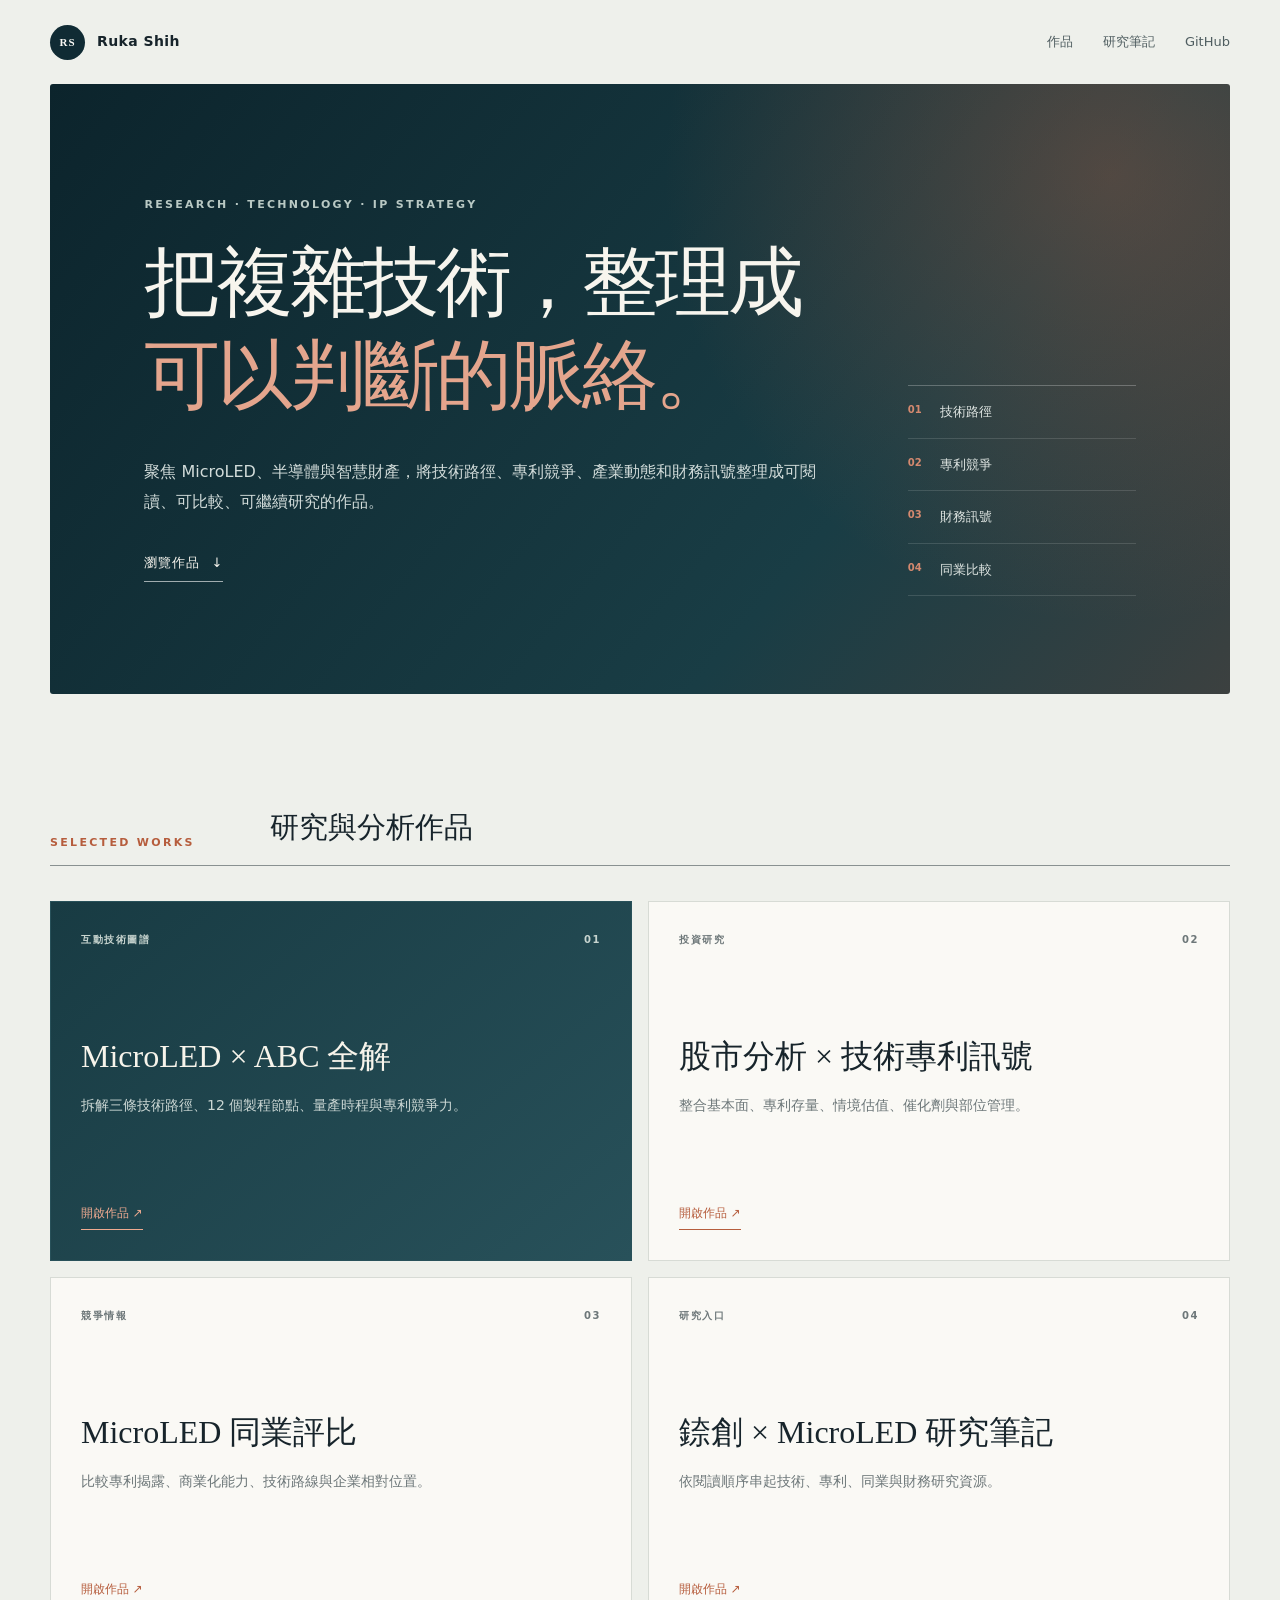
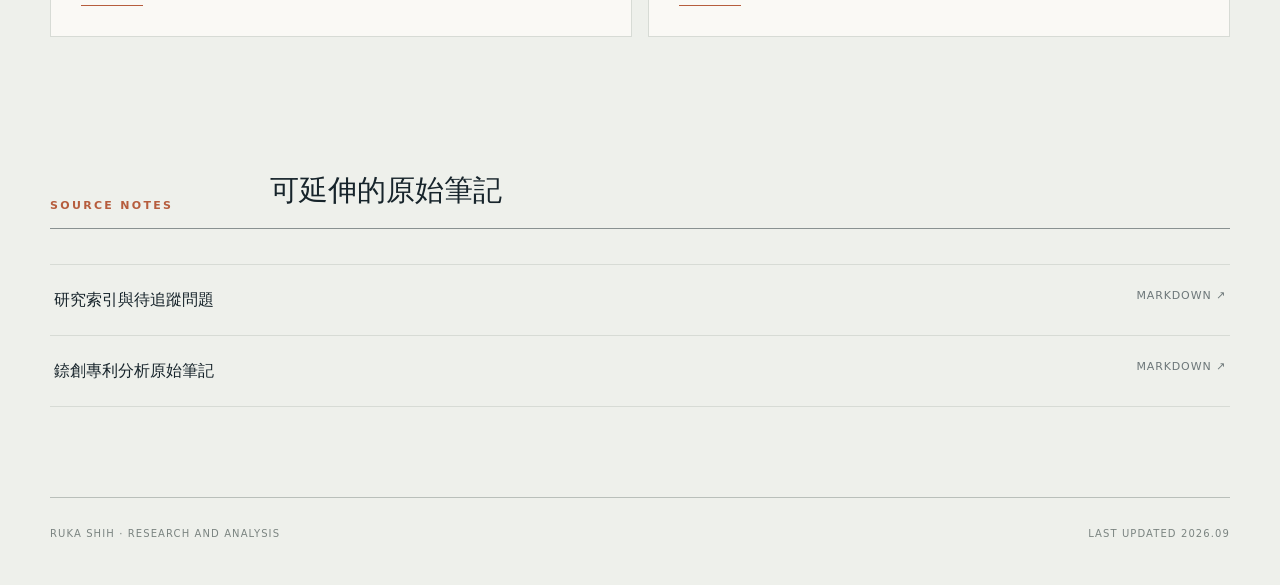
==== commit 4fd7fb07: "feat: replace CV with research portfolio hub" ====
--- a/index.html
+++ b/index.html
@@ -3,12 +3,110 @@
 <head>
   <meta charset="utf-8">
   <meta name="viewport" content="width=device-width, initial-scale=1">
-  <title>Ruka Shih</title>
-  <meta name="robots" content="noindex, follow">
-  <meta http-equiv="refresh" content="0; url=/CV/">
-  <link rel="canonical" href="https://rukasfire.github.io/CV/">
+  <title>Ruka Shih｜Research and Analysis</title>
+  <meta name="description" content="Ruka Shih 的研究作品入口，整理 MicroLED 技術路徑、專利競爭、同業評比與財務訊號。">
+  <meta name="theme-color" content="#10252c">
+  <link rel="canonical" href="https://rukasfire.github.io/">
+  <meta property="og:type" content="website">
+  <meta property="og:title" content="Ruka Shih｜Research and Analysis">
+  <meta property="og:description" content="MicroLED 技術路徑、專利競爭、同業評比與財務訊號。">
+  <meta property="og:url" content="https://rukasfire.github.io/">
+  <meta property="og:image" content="https://rukasfire.github.io/og.png">
+  <meta name="twitter:card" content="summary_large_image">
+  <meta name="twitter:title" content="Ruka Shih｜Research and Analysis">
+  <meta name="twitter:description" content="MicroLED 技術路徑、專利競爭、同業評比與財務訊號。">
+  <meta name="twitter:image" content="https://rukasfire.github.io/og.png">
+  <link rel="stylesheet" href="./site.css">
 </head>
 <body>
-  <p>履歷已移至 <a href="/CV/">https://rukasfire.github.io/CV/</a></p>
+  <header class="site-header">
+    <a class="brand" href="/" aria-label="Ruka Shih 首頁">
+      <span class="brand-mark">RS</span>
+      <span>Ruka Shih</span>
+    </a>
+    <nav aria-label="頁面導覽">
+      <a href="#works">作品</a>
+      <a href="#notes">研究筆記</a>
+      <a href="https://github.com/rukasfire">GitHub</a>
+    </nav>
+  </header>
+
+  <main>
+    <section class="hero">
+      <div class="hero-copy">
+        <p class="eyebrow">RESEARCH · TECHNOLOGY · IP STRATEGY</p>
+        <h1>把複雜技術，整理成<br><em>可以判斷的脈絡。</em></h1>
+        <p class="intro">聚焦 MicroLED、半導體與智慧財產，將技術路徑、專利競爭、產業動態和財務訊號整理成可閱讀、可比較、可繼續研究的作品。</p>
+        <a class="primary-link" href="#works">瀏覽作品 <span aria-hidden="true">↓</span></a>
+      </div>
+      <div class="hero-index" aria-label="研究範圍">
+        <p><span>01</span> 技術路徑</p>
+        <p><span>02</span> 專利競爭</p>
+        <p><span>03</span> 財務訊號</p>
+        <p><span>04</span> 同業比較</p>
+      </div>
+    </section>
+
+    <section class="works" id="works">
+      <div class="section-title">
+        <p>SELECTED WORKS</p>
+        <h2>研究與分析作品</h2>
+      </div>
+
+      <div class="work-grid">
+        <a class="work-card featured" href="./work/microled-technology.html">
+          <div class="card-top"><span>互動技術圖譜</span><span>01</span></div>
+          <div>
+            <h3>MicroLED × ABC 全解</h3>
+            <p>拆解三條技術路徑、12 個製程節點、量產時程與專利競爭力。</p>
+          </div>
+          <span class="open">開啟作品 ↗</span>
+        </a>
+
+        <a class="work-card" href="./work/stock-analysis.html">
+          <div class="card-top"><span>投資研究</span><span>02</span></div>
+          <div>
+            <h3>股市分析 × 技術專利訊號</h3>
+            <p>整合基本面、專利存量、情境估值、催化劑與部位管理。</p>
+          </div>
+          <span class="open">開啟作品 ↗</span>
+        </a>
+
+        <a class="work-card" href="./work/peer-benchmark.html">
+          <div class="card-top"><span>競爭情報</span><span>03</span></div>
+          <div>
+            <h3>MicroLED 同業評比</h3>
+            <p>比較專利揭露、商業化能力、技術路線與企業相對位置。</p>
+          </div>
+          <span class="open">開啟作品 ↗</span>
+        </a>
+
+        <a class="work-card" href="./work/research-notes.html">
+          <div class="card-top"><span>研究入口</span><span>04</span></div>
+          <div>
+            <h3>錼創 × MicroLED 研究筆記</h3>
+            <p>依閱讀順序串起技術、專利、同業與財務研究資源。</p>
+          </div>
+          <span class="open">開啟作品 ↗</span>
+        </a>
+      </div>
+    </section>
+
+    <section class="notes" id="notes">
+      <div class="section-title">
+        <p>SOURCE NOTES</p>
+        <h2>可延伸的原始筆記</h2>
+      </div>
+      <div class="note-list">
+        <a href="./notes/RESEARCH_NOTES.md"><span>研究索引與待追蹤問題</span><small>Markdown ↗</small></a>
+        <a href="./notes/playnitride_patent_analysis.md"><span>錼創專利分析原始筆記</span><small>Markdown ↗</small></a>
+      </div>
+    </section>
+  </main>
+
+  <footer>
+    <p>Ruka Shih · Research and Analysis</p>
+    <p>Last updated 2026.09</p>
+  </footer>
 </body>
 </html>
--- a/site.css
+++ b/site.css
@@ -0,0 +1,69 @@
+:root {
+  --bg:#eef0eb;
+  --paper:#faf9f5;
+  --ink:#17242b;
+  --muted:#6d7779;
+  --line:#d7dbd5;
+  --deep:#102b34;
+  --accent:#b65d3d;
+  --lime:#b8c6a2;
+}
+
+* { box-sizing:border-box; }
+html { scroll-behavior:smooth; }
+body { margin:0; color:var(--ink); background:var(--bg); font-family:"Inter","Noto Sans TC","PingFang TC","Microsoft JhengHei",system-ui,sans-serif; line-height:1.65; }
+a { color:inherit; text-decoration:none; }
+.site-header { width:min(1180px,calc(100% - 48px)); height:84px; margin:auto; display:flex; align-items:center; justify-content:space-between; }
+.brand { display:flex; align-items:center; gap:12px; font-size:14px; font-weight:700; letter-spacing:.03em; }
+.brand-mark { display:grid; place-items:center; width:35px; height:35px; border-radius:50%; color:var(--paper); background:var(--deep); font:700 11px/1 Georgia,serif; letter-spacing:.08em; }
+nav { display:flex; gap:30px; font-size:13px; color:#4f5d60; }
+nav a { padding:8px 0; border-bottom:1px solid transparent; }
+nav a:hover { color:var(--accent); border-color:var(--accent); }
+main { width:min(1180px,calc(100% - 48px)); margin:auto; }
+.hero { min-height:610px; padding:92px 8%; display:grid; grid-template-columns:1.65fr .55fr; gap:80px; align-items:center; color:#f7f5ee; background:radial-gradient(circle at 90% 15%,rgba(182,93,61,.36),transparent 28rem),linear-gradient(130deg,#0c242c,#193d45 68%,#6d4538 145%); border-radius:3px; overflow:hidden; }
+.eyebrow,.section-title>p { margin:0 0 22px; color:#b9c9c4; font-size:11px; font-weight:700; letter-spacing:.21em; }
+.hero h1 { margin:0; max-width:780px; font-family:Georgia,"Noto Serif TC",serif; font-size:clamp(42px,6vw,76px); font-weight:400; line-height:1.22; letter-spacing:-.04em; }
+.hero h1 em { color:#e4a58d; font-style:normal; }
+.intro { max-width:680px; margin:35px 0 32px; color:#d2dcda; font-size:16px; line-height:1.9; }
+.primary-link { display:inline-flex; align-items:center; gap:12px; padding-bottom:7px; border-bottom:1px solid rgba(255,255,255,.6); font-size:13px; letter-spacing:.06em; }
+.primary-link:hover { color:#f1af96; border-color:#f1af96; }
+.hero-index { align-self:end; padding-bottom:6px; border-top:1px solid rgba(255,255,255,.25); }
+.hero-index p { margin:0; padding:15px 0; display:flex; gap:18px; border-bottom:1px solid rgba(255,255,255,.13); color:#e0e6e3; font-size:13px; }
+.hero-index span { color:#d4896f; font:700 10px/1.8 system-ui,sans-serif; }
+.works,.notes { padding:110px 0 20px; }
+.section-title { display:grid; grid-template-columns:220px 1fr; align-items:end; margin-bottom:35px; border-bottom:1px solid #899191; }
+.section-title>p { margin-bottom:13px; color:var(--accent); }
+.section-title h2 { margin:0 0 13px; font-family:Georgia,"Noto Serif TC",serif; font-size:29px; font-weight:400; }
+.work-grid { display:grid; grid-template-columns:repeat(2,1fr); gap:16px; }
+.work-card { min-height:360px; padding:30px; display:flex; flex-direction:column; justify-content:space-between; background:var(--paper); border:1px solid var(--line); transition:transform .22s ease,border-color .22s ease,box-shadow .22s ease; }
+.work-card.featured { color:#f7f4eb; background:linear-gradient(140deg,#183b43,#28515a); border-color:#28515a; }
+.work-card:hover { transform:translateY(-4px); border-color:#a9b0aa; box-shadow:0 20px 45px rgba(27,39,44,.09); }
+.card-top { display:flex; justify-content:space-between; color:var(--muted); font-size:10px; font-weight:700; letter-spacing:.16em; text-transform:uppercase; }
+.featured .card-top { color:#c7d4cf; }
+.work-card h3 { max-width:430px; margin:0 0 16px; font-family:Georgia,"Noto Serif TC",serif; font-size:32px; line-height:1.35; font-weight:400; }
+.work-card p { max-width:470px; margin:0; color:var(--muted); font-size:14px; }
+.featured p { color:#cbd7d4; }
+.open { align-self:flex-start; padding-bottom:5px; border-bottom:1px solid currentColor; color:var(--accent); font-size:12px; }
+.featured .open { color:#efaa90; }
+.notes { padding-bottom:90px; }
+.note-list { border-top:1px solid var(--line); }
+.note-list a { display:grid; grid-template-columns:1fr auto; gap:20px; padding:22px 4px; border-bottom:1px solid var(--line); transition:padding .18s ease,color .18s ease; }
+.note-list a:hover { padding-left:14px; color:var(--accent); }
+.note-list small { color:var(--muted); font-size:11px; letter-spacing:.08em; text-transform:uppercase; }
+footer { width:min(1180px,calc(100% - 48px)); margin:auto; padding:28px 0 42px; display:flex; justify-content:space-between; border-top:1px solid #b9bfba; color:#7b8481; font-size:10px; letter-spacing:.11em; text-transform:uppercase; }
+footer p { margin:0; }
+
+@media (max-width:760px) {
+  .site-header,main,footer { width:min(100% - 28px,1180px); }
+  .site-header { height:70px; } nav { gap:15px; } nav a:nth-child(2) { display:none; }
+  .hero { min-height:auto; padding:64px 28px; grid-template-columns:1fr; gap:55px; }
+  .hero h1 { font-size:42px; } .intro { font-size:15px; }
+  .section-title { grid-template-columns:1fr; } .section-title>p { margin-bottom:3px; }
+  .works,.notes { padding-top:72px; }
+  .work-grid { grid-template-columns:1fr; }
+  .work-card { min-height:320px; padding:26px; }
+  .work-card h3 { font-size:28px; }
+  footer { gap:8px; flex-direction:column; }
+}
+
+@media (prefers-reduced-motion:reduce) { * { scroll-behavior:auto!important; transition:none!important; } }
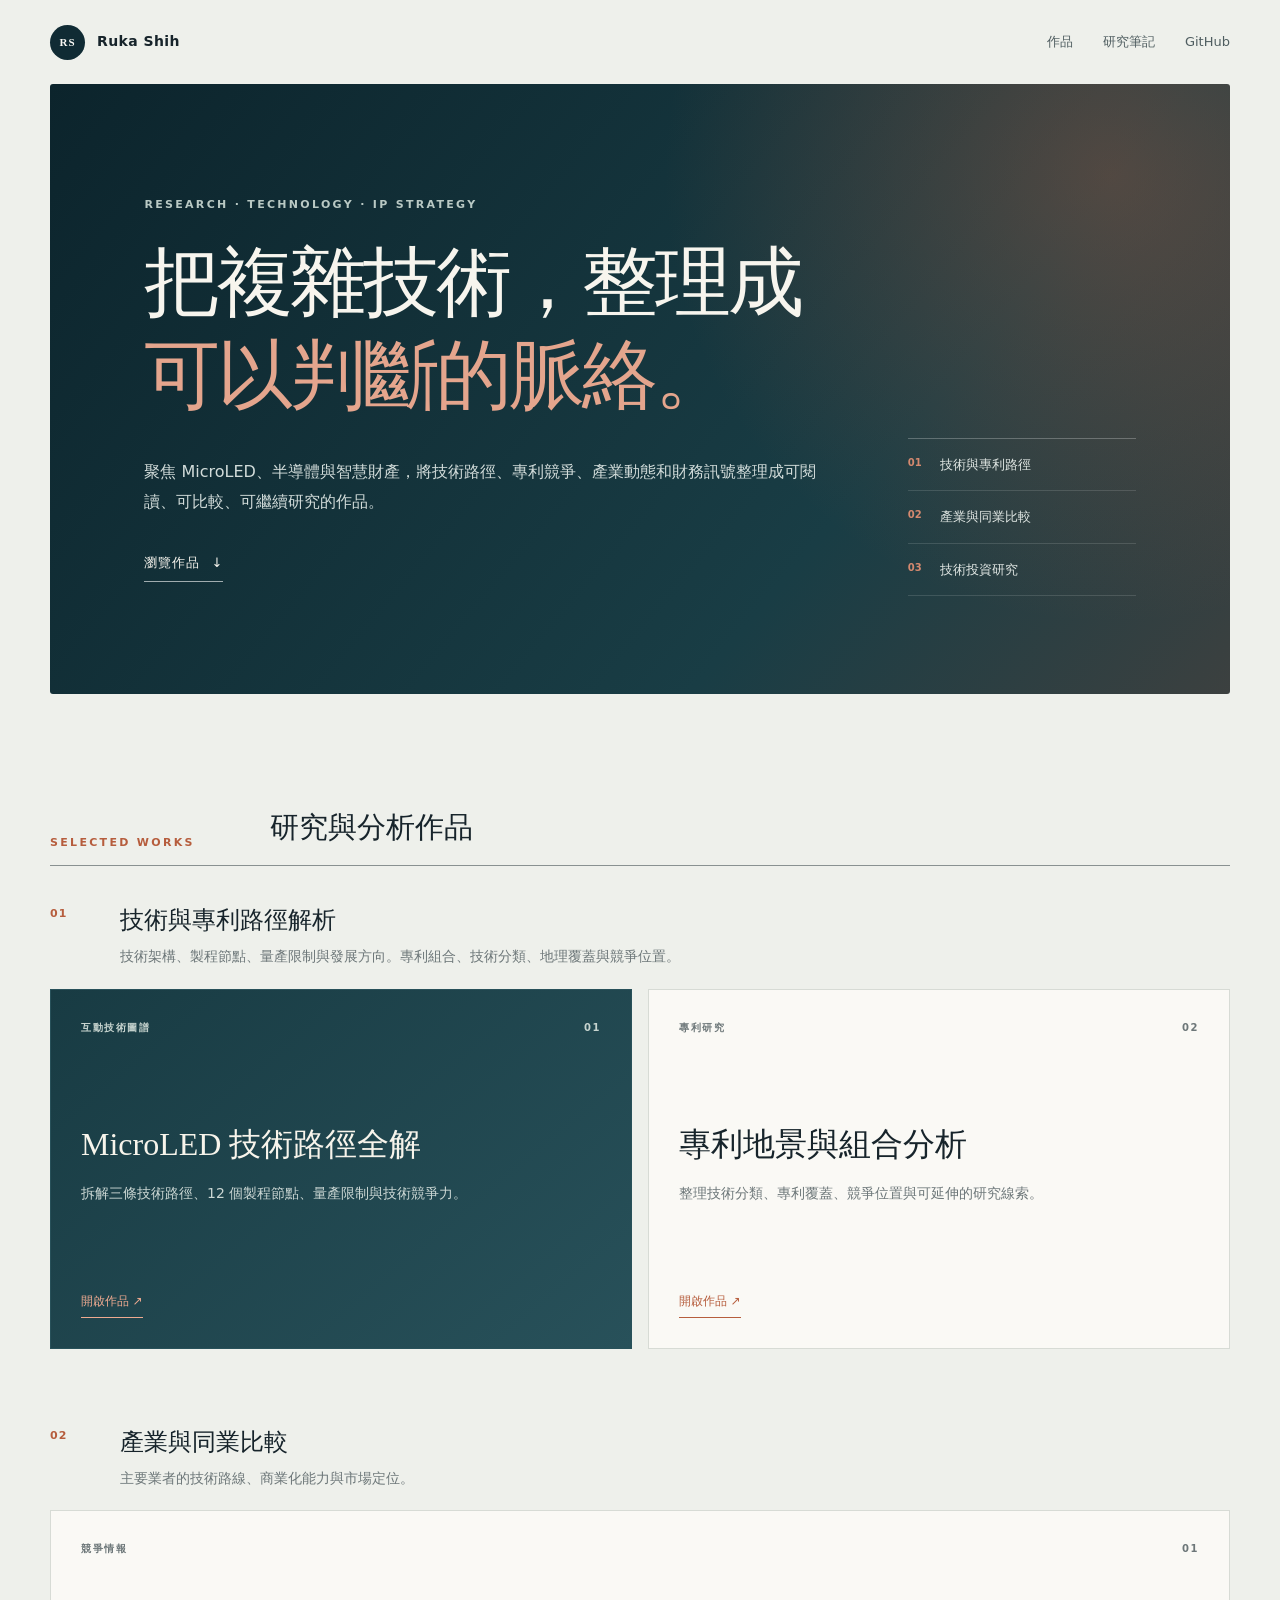
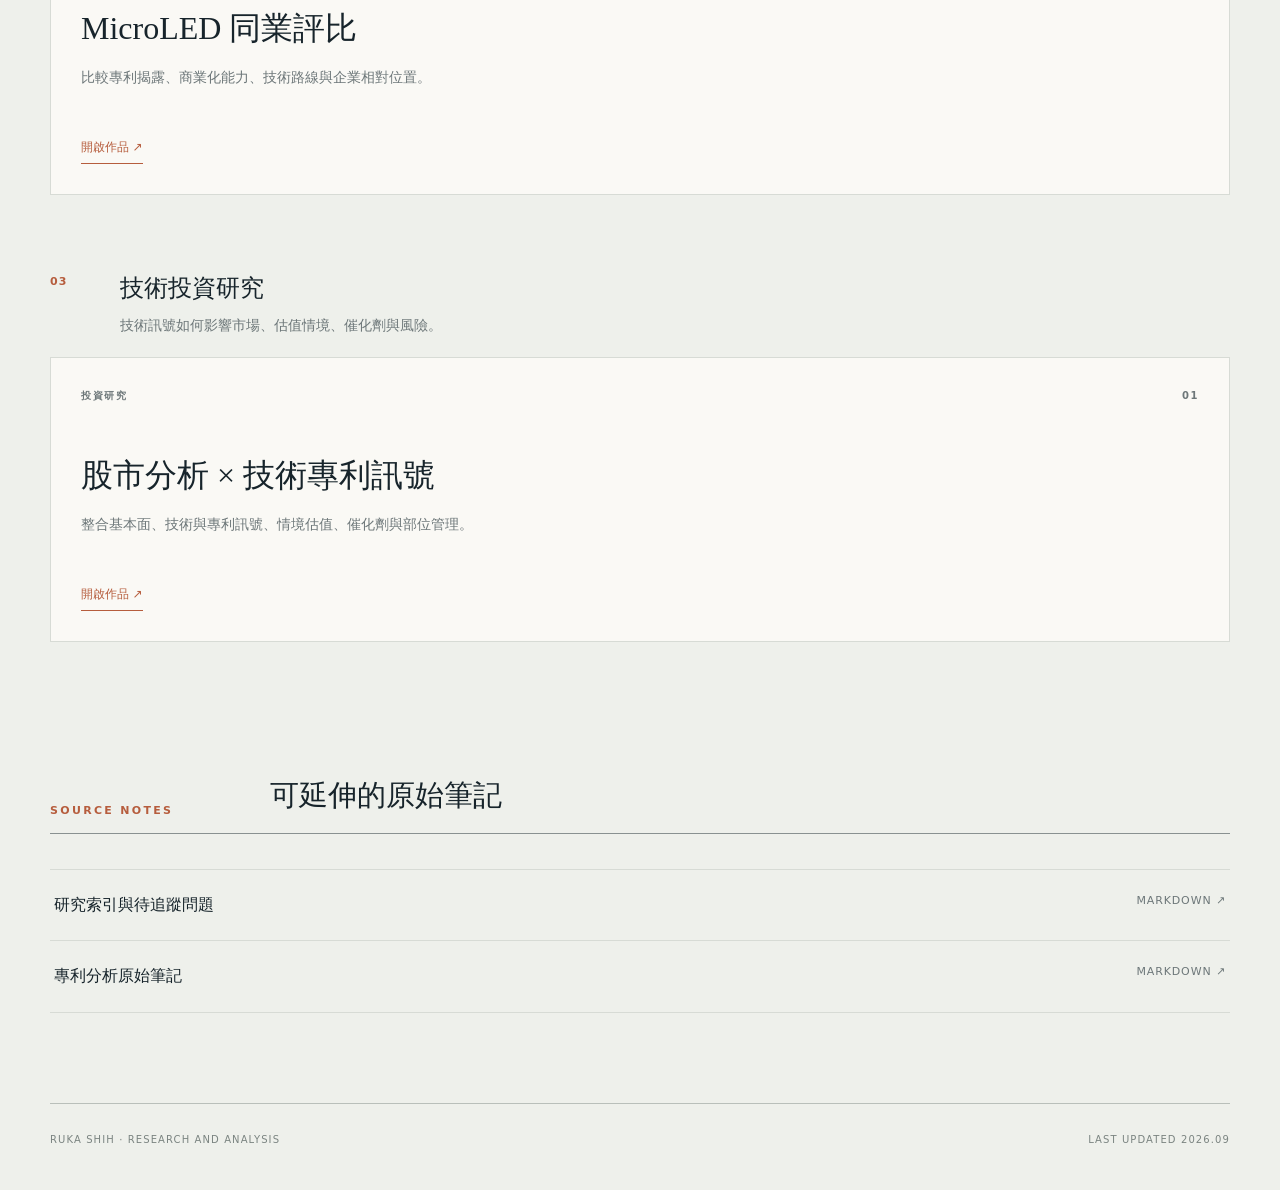
==== commit 8f6bc2ca: "feat: group portfolio works by research focus" ====
--- a/index.html
+++ b/index.html
@@ -40,10 +40,9 @@
         <a class="primary-link" href="#works">瀏覽作品 <span aria-hidden="true">↓</span></a>
       </div>
       <div class="hero-index" aria-label="研究範圍">
-        <p><span>01</span> 技術路徑</p>
-        <p><span>02</span> 專利競爭</p>
-        <p><span>03</span> 財務訊號</p>
-        <p><span>04</span> 同業比較</p>
+        <p><span>01</span> 技術與專利路徑</p>
+        <p><span>02</span> 產業與同業比較</p>
+        <p><span>03</span> 技術投資研究</p>
       </div>
     </section>
 
@@ -53,42 +52,63 @@
         <h2>研究與分析作品</h2>
       </div>
 
-      <div class="work-grid">
+      <div class="category">
+        <div class="category-heading">
+          <span>01</span>
+          <div><h3>技術與專利路徑解析</h3><p>技術架構、製程節點、量產限制與發展方向。專利組合、技術分類、地理覆蓋與競爭位置。</p></div>
+        </div>
+        <div class="work-grid">
         <a class="work-card featured" href="./work/microled-technology.html">
           <div class="card-top"><span>互動技術圖譜</span><span>01</span></div>
           <div>
-            <h3>MicroLED × ABC 全解</h3>
-            <p>拆解三條技術路徑、12 個製程節點、量產時程與專利競爭力。</p>
+            <h3>MicroLED 技術路徑全解</h3>
+            <p>拆解三條技術路徑、12 個製程節點、量產限制與技術競爭力。</p>
           </div>
           <span class="open">開啟作品 ↗</span>
         </a>
-
-        <a class="work-card" href="./work/stock-analysis.html">
-          <div class="card-top"><span>投資研究</span><span>02</span></div>
+        <a class="work-card" href="./work/research-notes.html">
+          <div class="card-top"><span>專利研究</span><span>02</span></div>
           <div>
-            <h3>股市分析 × 技術專利訊號</h3>
-            <p>整合基本面、專利存量、情境估值、催化劑與部位管理。</p>
+            <h3>專利地景與組合分析</h3>
+            <p>整理技術分類、專利覆蓋、競爭位置與可延伸的研究線索。</p>
           </div>
           <span class="open">開啟作品 ↗</span>
         </a>
+        </div>
+      </div>
 
+      <div class="category">
+        <div class="category-heading">
+          <span>02</span>
+          <div><h3>產業與同業比較</h3><p>主要業者的技術路線、商業化能力與市場定位。</p></div>
+        </div>
+        <div class="work-grid single">
         <a class="work-card" href="./work/peer-benchmark.html">
-          <div class="card-top"><span>競爭情報</span><span>03</span></div>
+          <div class="card-top"><span>競爭情報</span><span>01</span></div>
           <div>
             <h3>MicroLED 同業評比</h3>
             <p>比較專利揭露、商業化能力、技術路線與企業相對位置。</p>
           </div>
           <span class="open">開啟作品 ↗</span>
         </a>
+        </div>
+      </div>
 
-        <a class="work-card" href="./work/research-notes.html">
-          <div class="card-top"><span>研究入口</span><span>04</span></div>
+      <div class="category">
+        <div class="category-heading">
+          <span>03</span>
+          <div><h3>技術投資研究</h3><p>技術訊號如何影響市場、估值情境、催化劑與風險。</p></div>
+        </div>
+        <div class="work-grid single">
+        <a class="work-card" href="./work/stock-analysis.html">
+          <div class="card-top"><span>投資研究</span><span>01</span></div>
           <div>
-            <h3>錼創 × MicroLED 研究筆記</h3>
-            <p>依閱讀順序串起技術、專利、同業與財務研究資源。</p>
+            <h3>股市分析 × 技術專利訊號</h3>
+            <p>整合基本面、技術與專利訊號、情境估值、催化劑與部位管理。</p>
           </div>
           <span class="open">開啟作品 ↗</span>
         </a>
+        </div>
       </div>
     </section>
 
@@ -99,7 +119,7 @@
       </div>
       <div class="note-list">
         <a href="./notes/RESEARCH_NOTES.md"><span>研究索引與待追蹤問題</span><small>Markdown ↗</small></a>
-        <a href="./notes/playnitride_patent_analysis.md"><span>錼創專利分析原始筆記</span><small>Markdown ↗</small></a>
+        <a href="./notes/playnitride_patent_analysis.md"><span>專利分析原始筆記</span><small>Markdown ↗</small></a>
       </div>
     </section>
   </main>
--- a/site.css
+++ b/site.css
@@ -34,7 +34,14 @@
 .section-title { display:grid; grid-template-columns:220px 1fr; align-items:end; margin-bottom:35px; border-bottom:1px solid #899191; }
 .section-title>p { margin-bottom:13px; color:var(--accent); }
 .section-title h2 { margin:0 0 13px; font-family:Georgia,"Noto Serif TC",serif; font-size:29px; font-weight:400; }
+.category + .category { margin-top:74px; }
+.category-heading { display:grid; grid-template-columns:52px minmax(0,1fr); gap:18px; margin:0 0 20px; }
+.category-heading>span { padding-top:4px; color:var(--accent); font:700 11px/1.7 system-ui,sans-serif; letter-spacing:.1em; }
+.category-heading h3 { margin:0 0 5px; font-family:Georgia,"Noto Serif TC",serif; font-size:24px; font-weight:400; }
+.category-heading p { max-width:720px; margin:0; color:var(--muted); font-size:14px; }
 .work-grid { display:grid; grid-template-columns:repeat(2,1fr); gap:16px; }
+.work-grid.single { grid-template-columns:minmax(0,1fr); }
+.work-grid.single .work-card { min-height:285px; }
 .work-card { min-height:360px; padding:30px; display:flex; flex-direction:column; justify-content:space-between; background:var(--paper); border:1px solid var(--line); transition:transform .22s ease,border-color .22s ease,box-shadow .22s ease; }
 .work-card.featured { color:#f7f4eb; background:linear-gradient(140deg,#183b43,#28515a); border-color:#28515a; }
 .work-card:hover { transform:translateY(-4px); border-color:#a9b0aa; box-shadow:0 20px 45px rgba(27,39,44,.09); }
@@ -60,6 +67,8 @@
   .hero h1 { font-size:42px; } .intro { font-size:15px; }
   .section-title { grid-template-columns:1fr; } .section-title>p { margin-bottom:3px; }
   .works,.notes { padding-top:72px; }
+  .category + .category { margin-top:55px; } .category-heading { grid-template-columns:34px minmax(0,1fr); gap:12px; }
+  .category-heading h3 { font-size:22px; } .category-heading p { font-size:13px; }
   .work-grid { grid-template-columns:1fr; }
   .work-card { min-height:320px; padding:26px; }
   .work-card h3 { font-size:28px; }
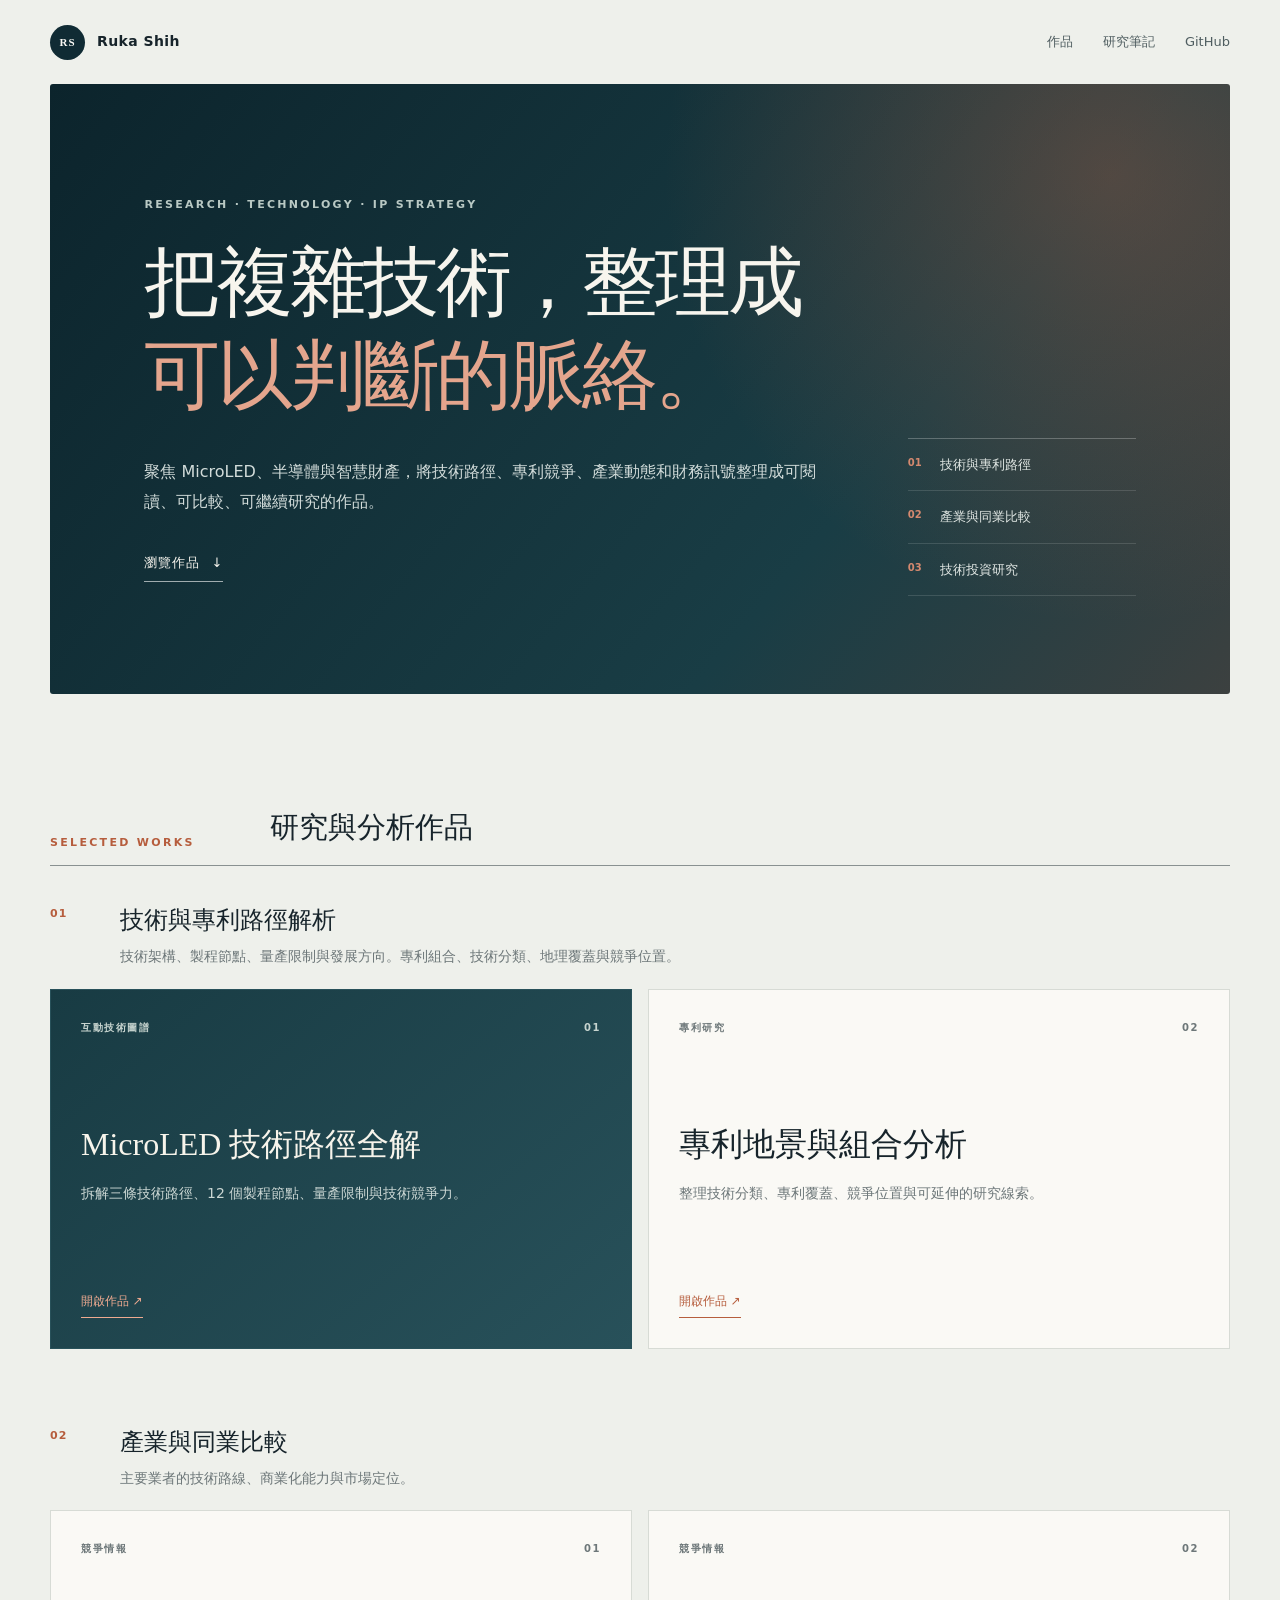
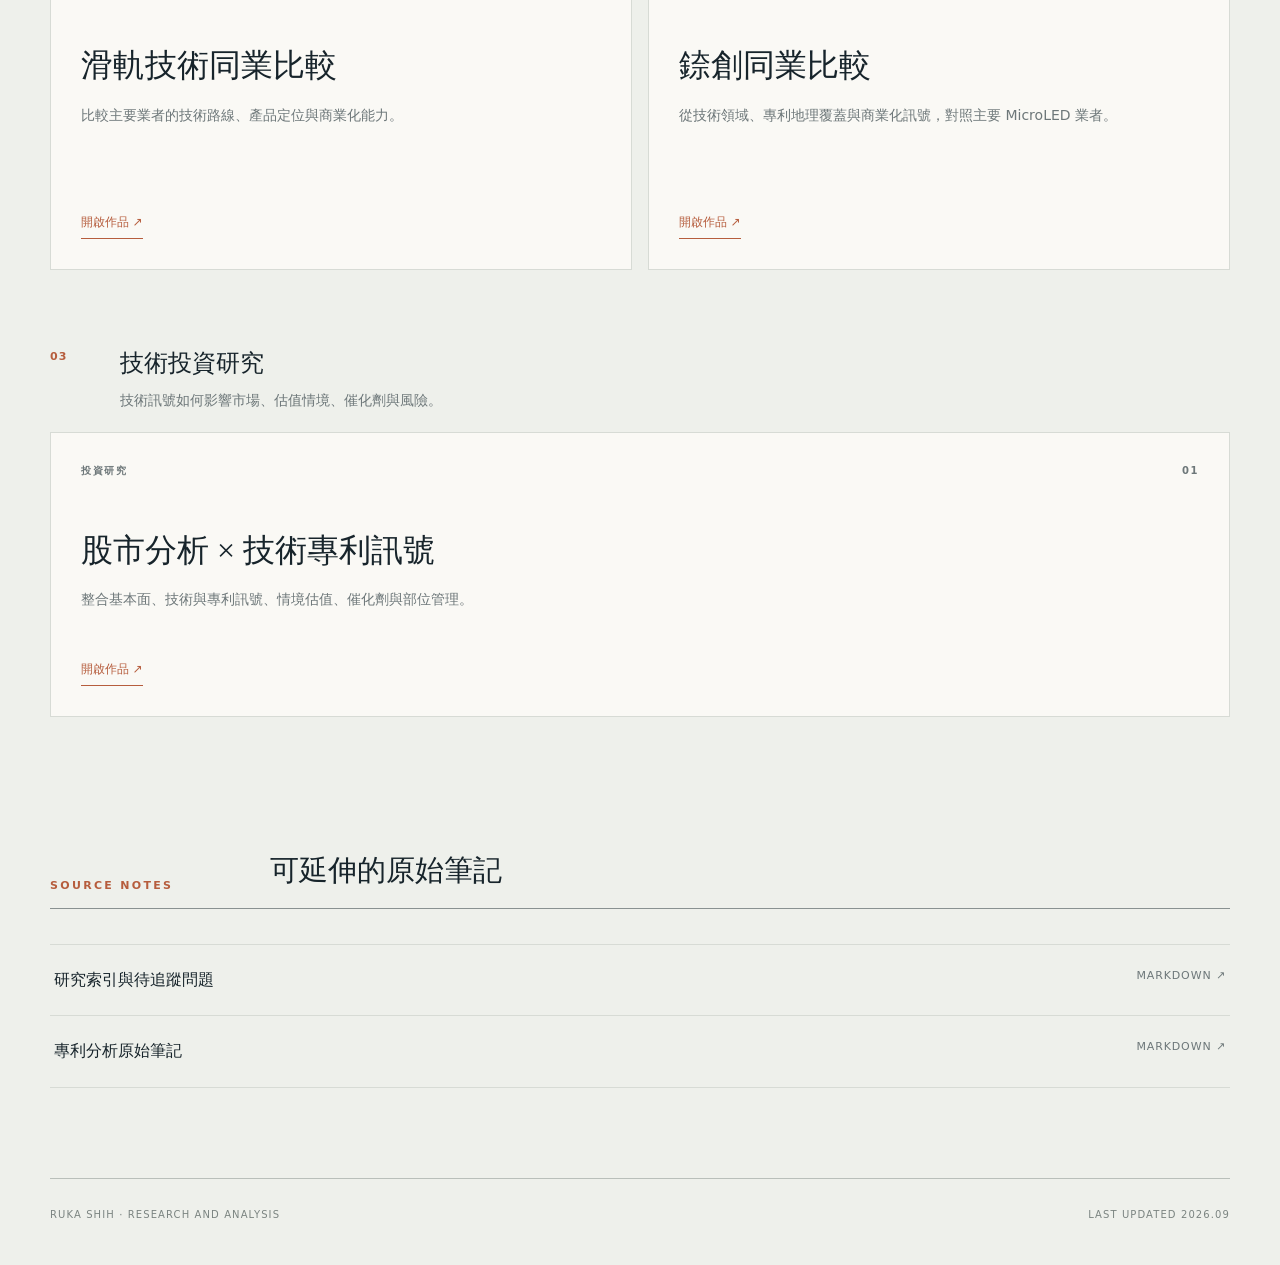
==== commit 66e1277f: "feat: add peer comparison portfolio works" ====
--- a/index.html
+++ b/index.html
@@ -82,12 +82,20 @@
           <span>02</span>
           <div><h3>產業與同業比較</h3><p>主要業者的技術路線、商業化能力與市場定位。</p></div>
         </div>
-        <div class="work-grid single">
+        <div class="work-grid">
         <a class="work-card" href="./work/peer-benchmark.html">
           <div class="card-top"><span>競爭情報</span><span>01</span></div>
           <div>
-            <h3>MicroLED 同業評比</h3>
-            <p>比較專利揭露、商業化能力、技術路線與企業相對位置。</p>
+            <h3>滑軌技術同業比較</h3>
+            <p>比較主要業者的技術路線、產品定位與商業化能力。</p>
+          </div>
+          <span class="open">開啟作品 ↗</span>
+        </a>
+        <a class="work-card" href="./playnitride_peer_benchmark.html">
+          <div class="card-top"><span>競爭情報</span><span>02</span></div>
+          <div>
+            <h3>錼創同業比較</h3>
+            <p>從技術領域、專利地理覆蓋與商業化訊號，對照主要 MicroLED 業者。</p>
           </div>
           <span class="open">開啟作品 ↗</span>
         </a>
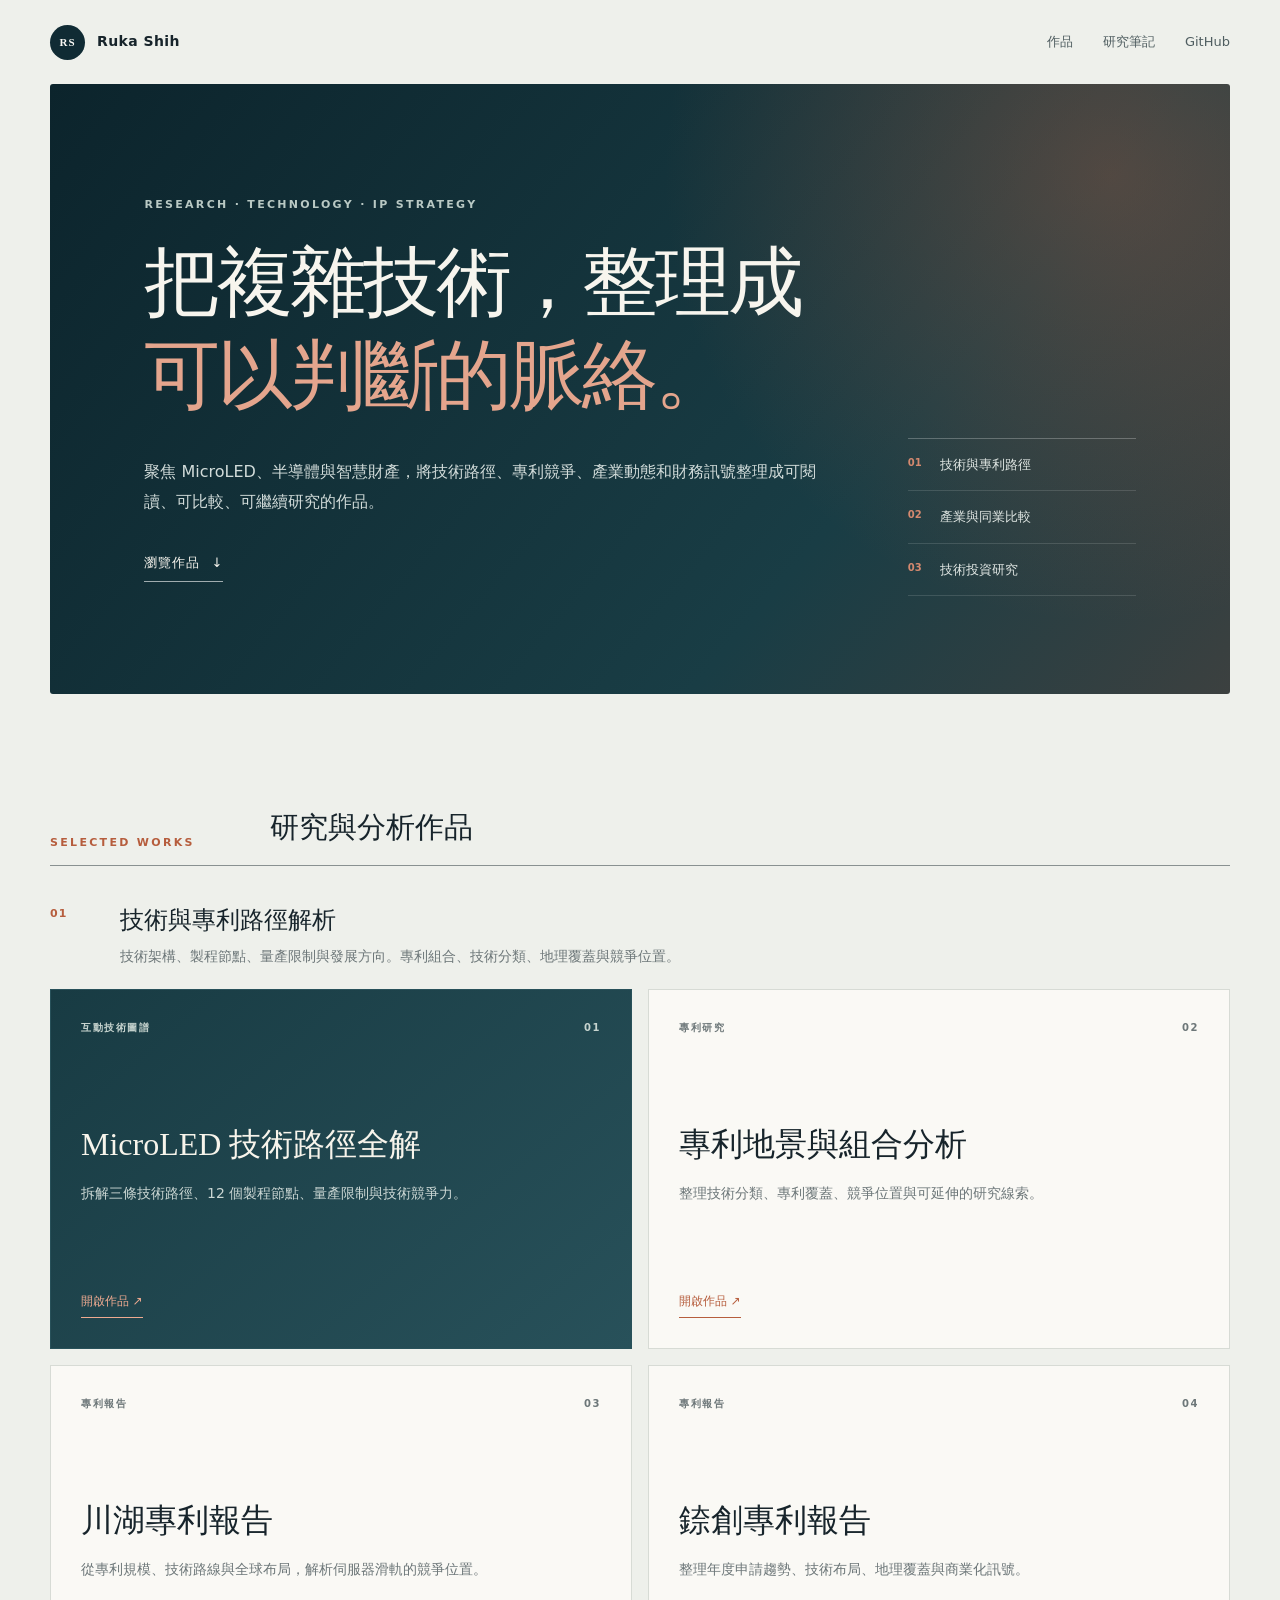
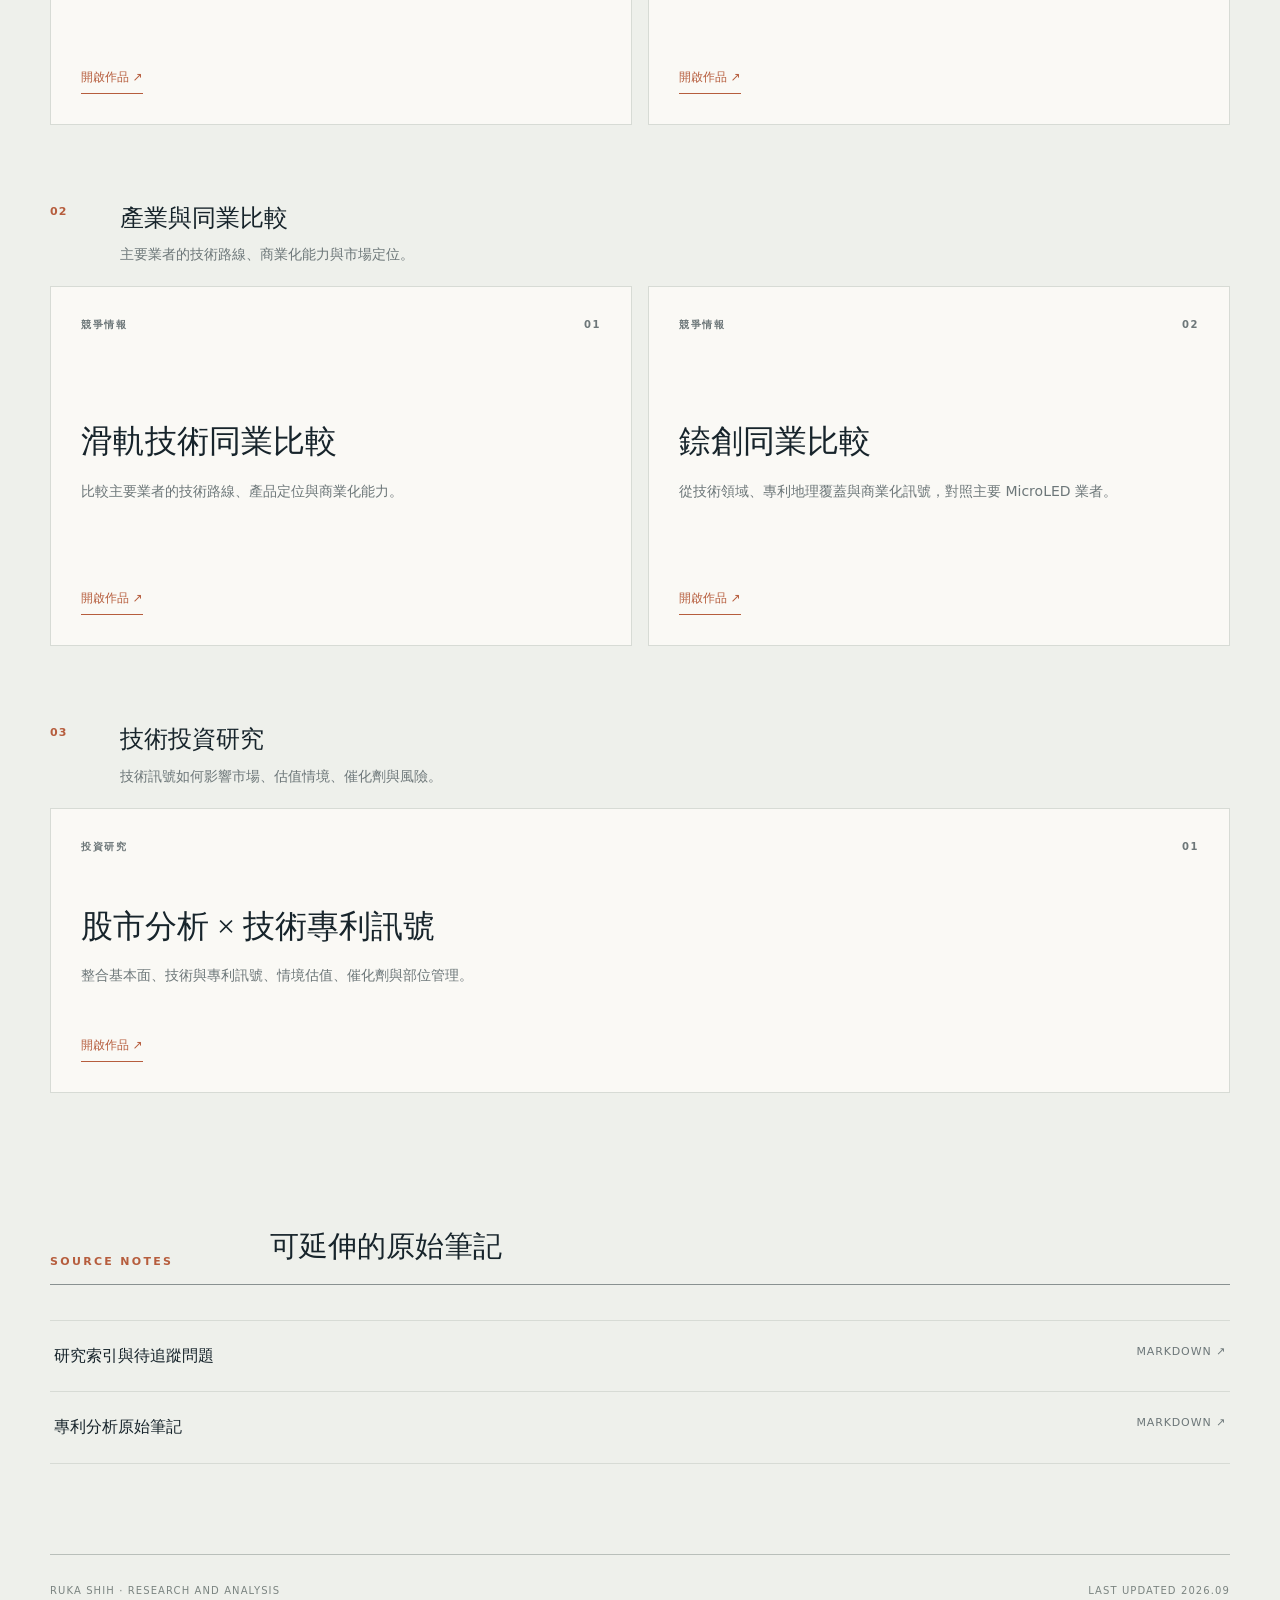
==== commit 7a5e1de0: "organize patent reports in portfolio" ====
--- a/index.html
+++ b/index.html
@@ -74,6 +74,22 @@
           </div>
           <span class="open">開啟作品 ↗</span>
         </a>
+        <a class="work-card" href="./kingslide_patent_report.html">
+          <div class="card-top"><span>專利報告</span><span>03</span></div>
+          <div>
+            <h3>川湖專利報告</h3>
+            <p>從專利規模、技術路線與全球布局，解析伺服器滑軌的競爭位置。</p>
+          </div>
+          <span class="open">開啟作品 ↗</span>
+        </a>
+        <a class="work-card" href="./playnitride_patent_report.html">
+          <div class="card-top"><span>專利報告</span><span>04</span></div>
+          <div>
+            <h3>錼創專利報告</h3>
+            <p>整理年度申請趨勢、技術布局、地理覆蓋與商業化訊號。</p>
+          </div>
+          <span class="open">開啟作品 ↗</span>
+        </a>
         </div>
       </div>
 
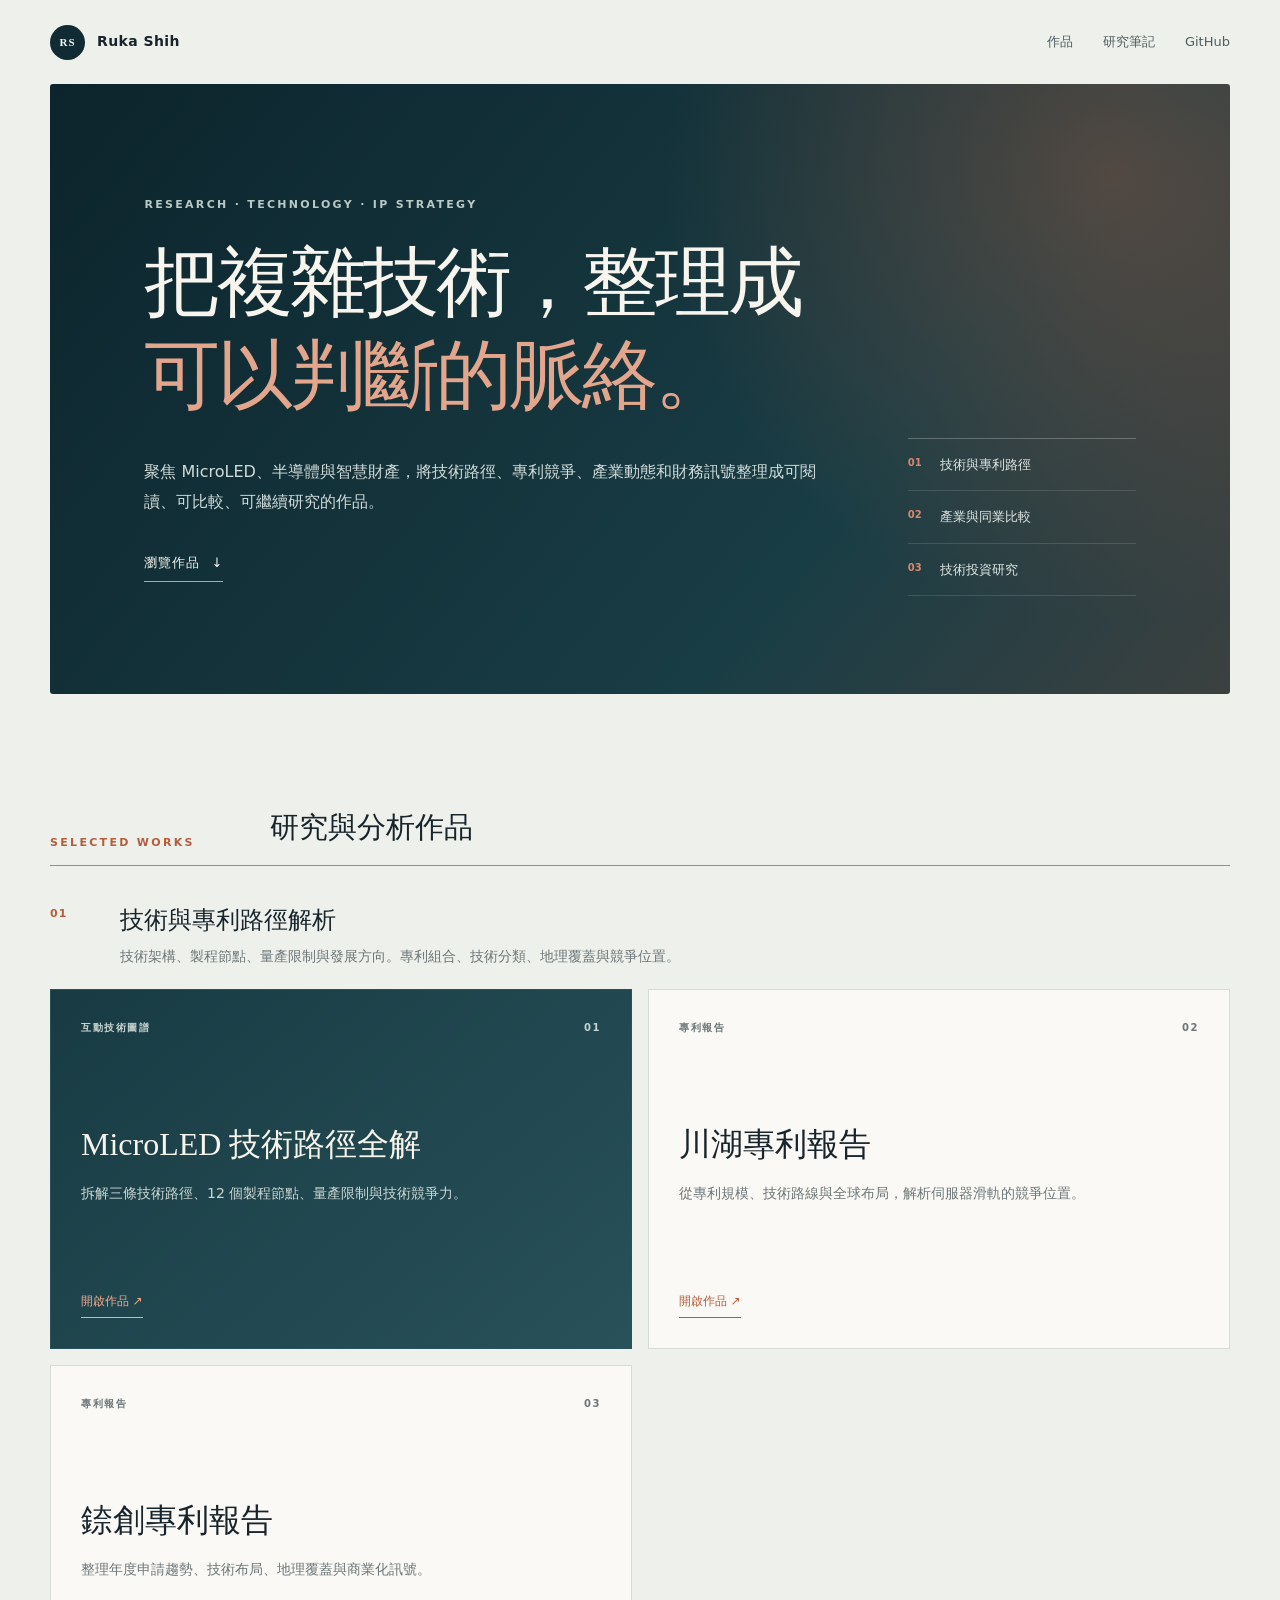
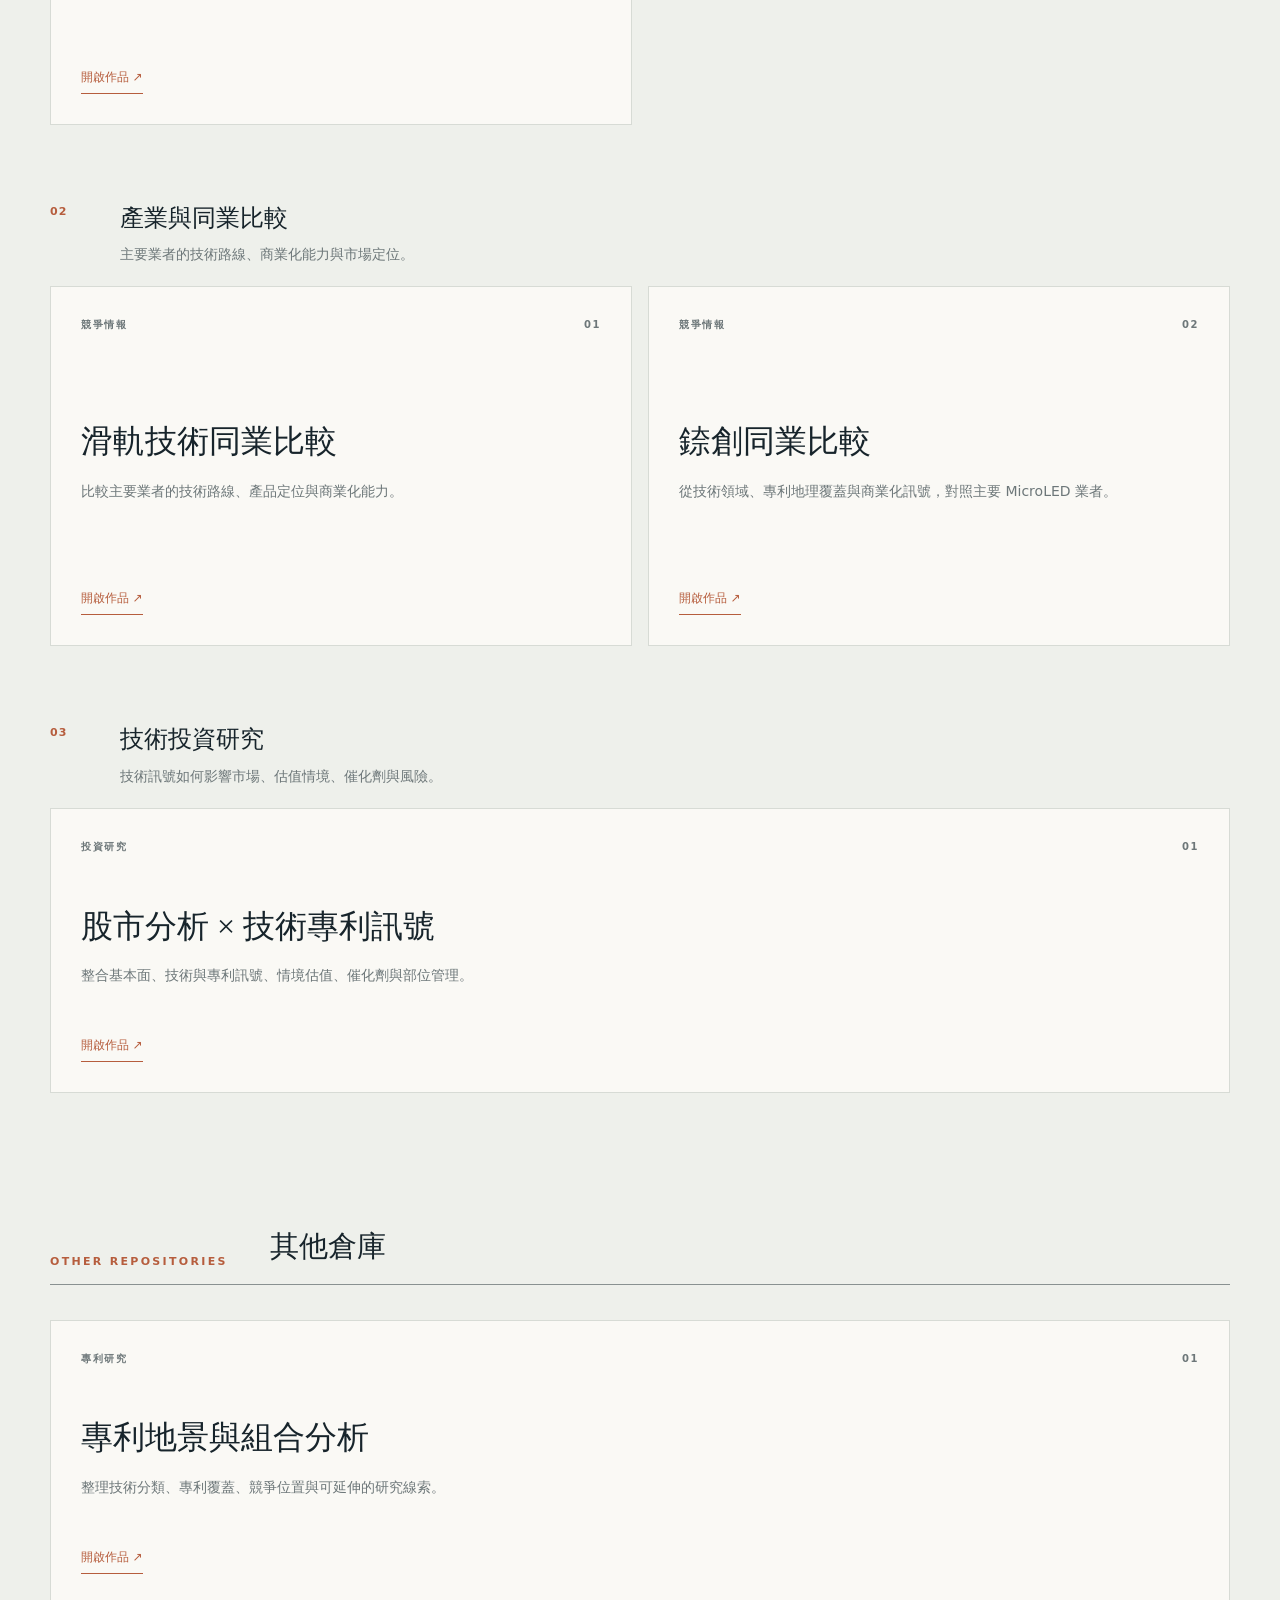
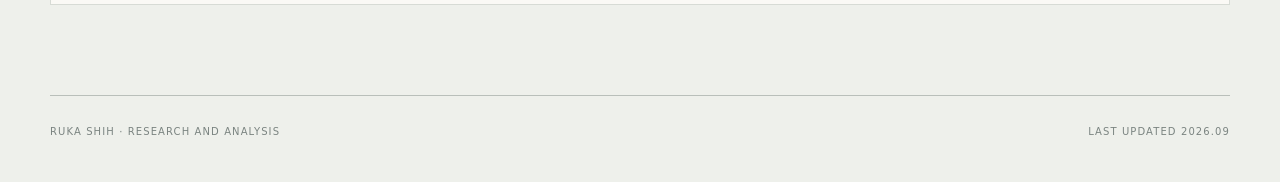
==== commit 3f38b36a: "move patent landscape to other repositories" ====
--- a/index.html
+++ b/index.html
@@ -66,16 +66,8 @@
           </div>
           <span class="open">開啟作品 ↗</span>
         </a>
-        <a class="work-card" href="./work/research-notes.html">
-          <div class="card-top"><span>專利研究</span><span>02</span></div>
-          <div>
-            <h3>專利地景與組合分析</h3>
-            <p>整理技術分類、專利覆蓋、競爭位置與可延伸的研究線索。</p>
-          </div>
-          <span class="open">開啟作品 ↗</span>
-        </a>
         <a class="work-card" href="./kingslide_patent_report.html">
-          <div class="card-top"><span>專利報告</span><span>03</span></div>
+          <div class="card-top"><span>專利報告</span><span>02</span></div>
           <div>
             <h3>川湖專利報告</h3>
             <p>從專利規模、技術路線與全球布局，解析伺服器滑軌的競爭位置。</p>
@@ -83,7 +75,7 @@
           <span class="open">開啟作品 ↗</span>
         </a>
         <a class="work-card" href="./playnitride_patent_report.html">
-          <div class="card-top"><span>專利報告</span><span>04</span></div>
+          <div class="card-top"><span>專利報告</span><span>03</span></div>
           <div>
             <h3>錼創專利報告</h3>
             <p>整理年度申請趨勢、技術布局、地理覆蓋與商業化訊號。</p>
@@ -138,12 +130,18 @@
 
     <section class="notes" id="notes">
       <div class="section-title">
-        <p>SOURCE NOTES</p>
-        <h2>可延伸的原始筆記</h2>
+        <p>OTHER REPOSITORIES</p>
+        <h2>其他倉庫</h2>
       </div>
-      <div class="note-list">
-        <a href="./notes/RESEARCH_NOTES.md"><span>研究索引與待追蹤問題</span><small>Markdown ↗</small></a>
-        <a href="./notes/playnitride_patent_analysis.md"><span>專利分析原始筆記</span><small>Markdown ↗</small></a>
+      <div class="work-grid single">
+        <a class="work-card" href="./work/research-notes.html">
+          <div class="card-top"><span>專利研究</span><span>01</span></div>
+          <div>
+            <h3>專利地景與組合分析</h3>
+            <p>整理技術分類、專利覆蓋、競爭位置與可延伸的研究線索。</p>
+          </div>
+          <span class="open">開啟作品 ↗</span>
+        </a>
       </div>
     </section>
   </main>
